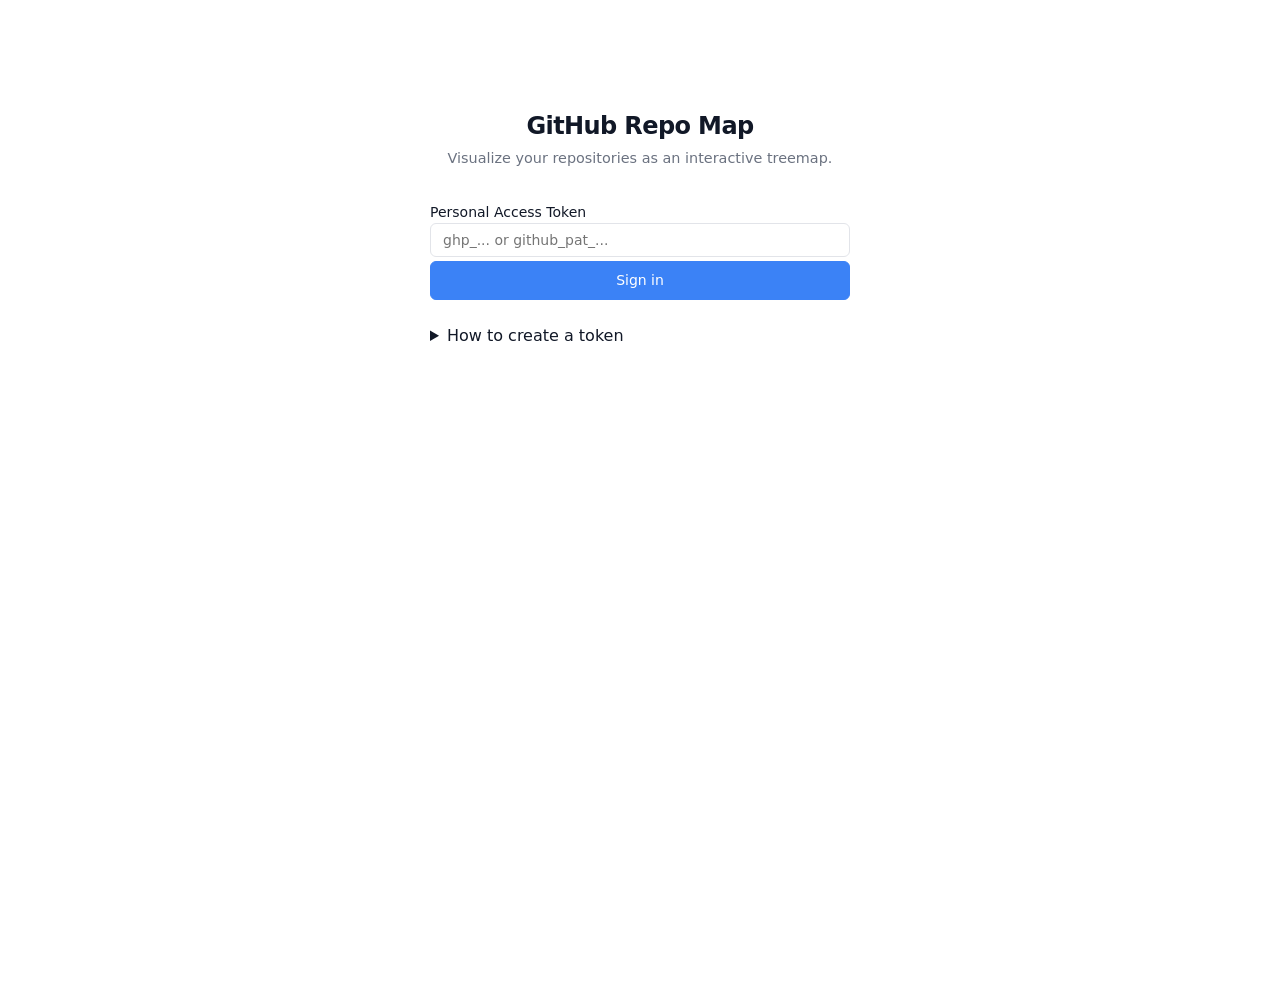
==== repomap.html @ 7762077b "add repomap.html — interactive treemap of GitHub repos Tile area encodes repo disk size; tile color " ====
<!doctype html><html lang="en"><head><meta charset="utf-8"><meta content="width=device-width,initial-scale=1" name="viewport"><meta content="default-src 'self'; script-src 'sha256-3JSOnMdyI+UuDgoDNtP7ErRDp1O9uaCFYNts8ljdy88='; style-src 'sha256-nUyAK633XE2GUEJGujqmRJ/Jz/6FWZnvHSsJVmErRzE=' https://fonts.googleapis.com; font-src https://fonts.gstatic.com; img-src https://avatars.githubusercontent.com https://*.githubusercontent.com data:; connect-src https://api.github.com" http-equiv="Content-Security-Policy"><title>GitHub Repo Map</title><link href="https://api.github.com" rel="preconnect"><link href="https://fonts.googleapis.com" rel="preconnect"><link href="https://fonts.gstatic.com" rel="preconnect" crossorigin><link href="https://fonts.googleapis.com/css2?family=Inter:wght@400;500;600&display=swap" rel="stylesheet"><style>*,::after,::before{box-sizing:border-box}body{margin:0;line-height:1.5}.container{max-width:1200px;margin:0 auto;padding:0 1rem}h1,h2,ol,p,ul{margin-top:0;margin-bottom:1rem}h1{font-size:2rem;font-weight:700}h2{font-size:1.25rem;font-weight:600}a{color:var(--accent-text)}a:hover{text-decoration:underline}hr{border:none;border-top:1px solid var(--border);margin:1rem 0}small{font-size:.8em}code{font-size:.85em;background:var(--surface-2);padding:.15em .4em;border-radius:4px;font-family:ui-monospace,'SF Mono','Cascadia Code',monospace}label{display:block;margin-bottom:.25rem;font-size:.875rem;font-weight:500;color:var(--text-primary)}input[type=password],input[type=text]{width:100%;padding:.5rem .75rem;font-size:.875rem;font-family:inherit;border:1px solid var(--border);border-radius:6px;background:var(--surface-0);color:var(--text-primary);outline:0;transition:border-color .15s ease}input[type=password]:focus,input[type=text]:focus{border-color:var(--accent)}input[type=checkbox]{accent-color:var(--accent)}button{display:inline-block;padding:.5rem 1rem;font-size:.875rem;font-weight:500;font-family:inherit;border:1px solid var(--accent);border-radius:6px;background:var(--accent);color:#fff;cursor:pointer;transition:opacity .15s ease;line-height:1.5;width:100%}button:hover{opacity:.85}button:disabled,button[aria-busy=true]{opacity:.5;cursor:not-allowed}button.contrast{background:var(--text-primary);border-color:var(--text-primary);color:var(--surface-0)}button.outline,button.secondary.outline{background:0 0;color:var(--text-secondary);border-color:var(--border)}button.outline:hover,button.secondary.outline:hover{background:var(--surface-2);color:var(--text-primary)}details{margin-bottom:1rem}summary{cursor:pointer;font-weight:500;padding:.5rem 0}details[open] summary{margin-bottom:.5rem}:root{--font-size:14px;--gap:1rem;--radius:10px;--surface-0:#ffffff;--surface-1:#f8f9fb;--surface-2:#f0f1f4;--border:#e2e4e9;--text-primary:#111827;--text-secondary:#6b7280;--text-tertiary:#9ca3af;--accent:#3b82f6;--accent-subtle:rgba(59, 130, 246, 0.08);--accent-text:#2563eb;--danger:#ef4444;--shadow-sm:0 1px 2px rgba(0,0,0,0.04);--shadow-md:0 2px 8px rgba(0,0,0,0.06),0 0 0 1px rgba(0,0,0,0.04)}@media (prefers-color-scheme:dark){:root{--surface-0:#0d1117;--surface-1:#151b23;--surface-2:#1c2430;--border:#2a3140;--text-primary:#e6edf3;--text-secondary:#8b949e;--text-tertiary:#6e7681;--accent:#58a6ff;--accent-subtle:rgba(88, 166, 255, 0.08);--accent-text:#79c0ff;--danger:#f85149;--shadow-sm:0 1px 2px rgba(0,0,0,0.2);--shadow-md:0 2px 8px rgba(0,0,0,0.3),0 0 0 1px rgba(255,255,255,0.04)}}html{font-size:16px!important}body{min-height:100vh;font-family:Inter,system-ui,-apple-system,sans-serif;background:var(--surface-0);color:var(--text-primary);-webkit-font-smoothing:antialiased}#auth-screen,#dashboard{display:none}#auth-screen.active,#dashboard.active{display:block}.auth-container{max-width:420px;margin:12vh auto 0;text-align:center}.auth-container h1{margin-bottom:.25rem;font-size:1.5rem;font-weight:600;letter-spacing:-.025em}.auth-container .subtitle{color:var(--text-secondary);margin-bottom:2rem;font-size:.9rem}.pat-form{text-align:left}.scope-list{font-size:.8rem;color:var(--text-secondary)}.scope-list code{font-size:.75rem;background:var(--surface-2);padding:.15em .4em;border-radius:4px}.dash-header{display:flex;align-items:center;justify-content:space-between;padding:1.25rem 0;border-bottom:1px solid var(--border);margin-bottom:1.25rem}.dash-header .user-info{display:flex;align-items:center;gap:.625rem}.dash-header .user-info img{width:32px;height:32px;border-radius:8px}.dash-header .user-info span{font-weight:600;font-size:.875rem;letter-spacing:-.01em}.dash-header .outline,.dash-header button{margin:0;padding:.35rem .75rem;font-size:.75rem;font-weight:500;width:auto;border-radius:6px;border:1px solid var(--border);background:var(--surface-1);color:var(--text-secondary);cursor:pointer;transition:all .15s ease}.dash-header button:hover{background:var(--surface-2);color:var(--text-primary);border-color:var(--text-tertiary)}.rate-limit-banner{display:none;background:rgba(239,68,68,.1);color:var(--danger);padding:.5rem .75rem;border-radius:8px;border:1px solid rgba(239,68,68,.2);margin-bottom:1rem;font-size:.8rem;font-weight:500}.rate-limit-banner.visible{display:block}.settings-bar{display:flex;flex-wrap:wrap;gap:.25rem;margin-bottom:.75rem;padding:.25rem;background:var(--surface-1);border-radius:var(--radius);border:1px solid var(--border);justify-content:space-between;align-items:center}.settings-bar label{display:flex;align-items:center;gap:.35rem;font-size:.78rem;font-weight:500;color:var(--text-secondary);margin:0;cursor:pointer;white-space:nowrap;padding:.4rem .65rem;border-radius:6px;transition:all .15s ease}.settings-bar label:hover{background:var(--surface-2);color:var(--text-primary)}.settings-bar input[type=checkbox]{margin:0}.spinner{display:flex;justify-content:center;padding:2rem}.spinner::after{content:'';width:18px;height:18px;border:2px solid var(--border);border-top-color:var(--accent);border-radius:50%;animation:spin .6s linear infinite}@keyframes spin{to{transform:rotate(360deg)}}.empty-state,.error-state{padding:2rem 1rem;text-align:center;color:var(--text-tertiary);font-size:.8rem}.error-state{color:var(--danger)}.error-state button{margin-top:.5rem;font-size:.7rem;width:auto;display:inline-block}.auth-error{display:none;color:var(--danger);font-size:.8rem;margin-top:.5rem}.auth-error.visible{display:block}#device-flow-section{display:none;margin-bottom:1.5rem}.device-flow-info{display:none;margin-top:1rem;text-align:center}.device-flow-info.active{display:block}.user-code{font-size:1.75rem;font-weight:700;letter-spacing:.2em;font-family:ui-monospace,'SF Mono','Cascadia Code',monospace;margin:.5rem 0;color:var(--text-primary)}.nav-link{font-size:.75rem;font-weight:500;color:var(--text-secondary);text-decoration:none;padding:.35rem .75rem;border-radius:6px;border:1px solid var(--border);background:var(--surface-1);transition:all .15s ease;white-space:nowrap}.nav-link:hover{background:var(--surface-2);color:var(--text-primary);text-decoration:none}.header-actions{display:flex;gap:.5rem;align-items:center}.text-sm-muted{font-size:.85rem;color:var(--text-secondary)}.token-details{margin-top:1rem}.mb-half{margin-bottom:.5rem}.text-xs-italic{font-size:.8rem}.metric-toggle{display:flex;gap:2px;background:var(--surface-2);border-radius:7px;padding:2px;flex-shrink:0}.metric-btn{padding:.3rem .9rem;font-size:.78rem;font-weight:500;width:auto;border:none;border-radius:5px;background:0 0;color:var(--text-secondary);cursor:pointer;transition:all .15s ease;opacity:1}.metric-btn:hover{background:var(--surface-1);color:var(--text-primary);opacity:1}.metric-btn.active{background:var(--surface-0);color:var(--text-primary);box-shadow:var(--shadow-sm)}.repomap-filters{display:flex;align-items:center;gap:.1rem;flex-shrink:0}.repo-count{font-size:.75rem;color:var(--text-tertiary);margin-bottom:.5rem;text-align:right}.repomap-treemap{position:relative;width:100%;height:calc(100vh - 260px);min-height:400px;border-radius:var(--radius);overflow:hidden;background:var(--surface-1);border:1px solid var(--border)}.repomap-treemap .spinner{position:absolute;inset:0;padding:0;align-items:center;justify-content:center}.repomap-tile{position:absolute;box-sizing:border-box;border:1px solid rgba(0,0,0,.07);cursor:pointer;overflow:hidden;display:flex;flex-direction:column;padding:4px 5px;transition:filter .1s ease}@media (prefers-color-scheme:dark){.repomap-tile{border-color:rgba(255,255,255,.05)}}.repomap-tile:hover{filter:brightness(1.12);z-index:2}.tile-name{font-size:.68rem;font-weight:600;white-space:nowrap;overflow:hidden;text-overflow:ellipsis;flex-shrink:0;line-height:1.3}.tile-metric{font-size:.58rem;opacity:.75;white-space:nowrap;overflow:hidden;text-overflow:ellipsis;line-height:1.3}.tile-lang-dot{position:absolute;bottom:3px;right:3px;width:7px;height:7px;border-radius:50%}.repomap-tooltip{position:fixed;z-index:100;background:var(--surface-0);border:1px solid var(--border);border-radius:var(--radius);box-shadow:var(--shadow-md);padding:.75rem;max-width:280px;pointer-events:none;font-size:.8rem;line-height:1.5}.tooltip-title{display:flex;align-items:center;gap:.4rem;margin-bottom:.3rem;flex-wrap:wrap}.tooltip-name{font-weight:600;font-size:.82rem;word-break:break-all}.tooltip-badge{font-size:.6rem;font-weight:600;padding:.1em .4em;border-radius:4px;background:var(--accent-subtle);color:var(--accent-text);flex-shrink:0}.tooltip-badge-muted{background:var(--surface-2);color:var(--text-tertiary)}.tooltip-desc{font-size:.75rem;color:var(--text-secondary);margin:0 0 .5rem;line-height:1.4}.tooltip-meta{border-top:1px solid var(--border);padding-top:.4rem;margin-top:.1rem}.tooltip-meta p{margin:0;color:var(--text-secondary);font-size:.72rem;line-height:1.7}.tooltip-meta strong{color:var(--text-primary);font-weight:500}</style></head><body><main class="container"><div id="auth-screen"><div class="auth-container"><h1>GitHub Repo Map</h1><p class="subtitle">Visualize your repositories as an interactive treemap.</p><div id="device-flow-section"><button id="device-flow-btn" class="contrast">Sign in with GitHub</button><div class="device-flow-info" id="device-flow-info"><p>Go to <a href="https://github.com/login/device" rel="noopener" target="_blank">github.com/login/device</a> and enter this code:</p><div class="user-code" id="user-code"></div><p><small>Waiting for authorization...</small></p></div><hr><p class="text-sm-muted">Or use a Personal Access Token:</p></div><form class="pat-form" onsubmit="return!1"><label for="pat-input">Personal Access Token <input autocomplete="off" id="pat-input" placeholder="ghp_... or github_pat_..." type="password"></label><div class="auth-error" id="auth-error"></div><button id="pat-submit">Sign in</button><details class="token-details"><summary>How to create a token</summary><div class="scope-list"><p class="mb-half"><strong>Fine-grained token</strong> (recommended):</p><ol><li>Go to <a href="https://github.com/settings/tokens?type=beta" rel="noopener" target="_blank">Fine-grained tokens</a></li><li>Select repositories: <strong>All repositories</strong></li><li>Under <strong>Repository permissions</strong>, grant <code>Metadata</code> — Read-only</li><li>Click <strong>Generate token</strong> and paste it above</li></ol><p class="mb-half"><strong>Classic token</strong>:</p><ol><li>Go to <a href="https://github.com/settings/tokens/new" rel="noopener" target="_blank">New classic token</a></li><li>Select scope: <code>read:user</code> (add <code>repo</code> for private repos)</li><li>Click <strong>Generate token</strong> and paste it above</li></ol></div></details></form></div></div><div id="dashboard"><div class="dash-header"><div class="user-info"><img alt="" id="user-avatar" src=""> <span id="user-name"></span></div><div class="header-actions"><a href="index.html" class="nav-link">← Dashboard</a> <button id="refresh-all-btn" class="outline">Refresh</button> <button id="sign-out-btn" class="outline secondary">Sign out</button></div></div><div class="rate-limit-banner" id="rate-limit-banner"></div><div class="settings-bar" id="settings-bar"></div><p class="repo-count" id="repo-count"></p><div class="repomap-treemap" id="repomap-treemap"></div><div class="repomap-tooltip" id="repomap-tooltip" hidden></div></div></main><script>(()=>{"use strict";const e="",t="",n="read:user",o=3e5,a=()=>localStorage.getItem("gh-token")||sessionStorage.getItem("gh-token"),i=e=>{(e=>e.startsWith("ghp_")||e.startsWith("gho_"))(e)?(sessionStorage.setItem("gh-token",e),localStorage.removeItem("gh-token")):(localStorage.setItem("gh-token",e),sessionStorage.removeItem("gh-token"))},r=()=>{localStorage.removeItem("gh-token"),localStorage.removeItem("gh-user"),sessionStorage.removeItem("gh-token"),sessionStorage.removeItem("gh-user")};let s=null,c=null;const d={};async function l(e,t={}){const n=a();if(!n)throw new Error("No token");const o={Authorization:`Bearer ${n}`,Accept:"application/vnd.github+json","X-GitHub-Api-Version":"2022-11-28",...t.headers},i=d[e];i&&!t.method&&(o["If-None-Match"]=i.etag);const l=await fetch("https://api.github.com"+e,{...t,headers:o}),m=l.headers.get("X-RateLimit-Remaining"),u=l.headers.get("X-RateLimit-Reset");if(null!==m&&(s=parseInt(m,10)),null!==u&&(c=parseInt(u,10)),function(){const e=document.getElementById("rate-limit-banner");if(null!==s&&s<10){const t=new Date(1e3*c);e.textContent=`API rate limit low (${s} remaining). Resets at ${t.toLocaleTimeString()}.`,e.classList.add("visible")}else e.classList.remove("visible")}(),304===l.status&&i)return i.data;if(401===l.status)throw r(),P("auth","Session expired. Please sign in again."),new Error("Unauthorized");if(403===l.status&&0===s)throw new Error("Rate limited");if(!l.ok)throw new Error(`API error ${l.status}`);const p=await l.json(),g=l.headers.get("ETag");return g&&!t.method&&(d[e]={etag:g,data:p}),p}async function m(){let e=[],t=1;for(;;){const n=`/user/repos?per_page=100&type=owner&sort=updated&page=${t}`,o=await l(n);if(!Array.isArray(o)||0===o.length)break;if(e=e.concat(o),D(e.length,!0),o.length<100)break;t++}return e}function u(e){const t=Math.floor((Date.now()-new Date(e).getTime())/1e3);if(t<60)return"just now";const n=Math.floor(t/60);if(n<60)return`${n}m ago`;const o=Math.floor(n/60);if(o<24)return`${o}h ago`;const a=Math.floor(o/24);return a<30?`${a}d ago`:new Date(e).toLocaleDateString()}const p=[240,241,244],g=[59,130,246],h=[28,36,48],f=[88,166,255];let y=window.matchMedia("(prefers-color-scheme: dark)").matches;function v(e){const t=y?h:p,n=y?f:g;return[0,1,2].map(o=>Math.round(t[o]+(n[o]-t[o])*e))}function E(e){return`rgb(${e[0]},${e[1]},${e[2]})`}function b(e){return(.299*e[0]+.587*e[1]+.114*e[2])/255>.45?"#111827":"#e6edf3"}function w(e){const t=(Date.now()-new Date(e))/864e5;return Math.max(0,1-Math.log1p(t)/Math.log1p(365))}function C(e,t){if(t.length<=1)return.5;return t.filter(t=>t<e).length/(t.length-1)}window.matchMedia("(prefers-color-scheme: dark)").addEventListener("change",e=>{y=e.matches,_.length&&M()});const I={JavaScript:"#f1e05a",TypeScript:"#3178c6",Python:"#3572a5",Java:"#b07219",Go:"#00add8",Rust:"#dea584","C#":"#178600","C++":"#f34b7d",C:"#555555",Ruby:"#701516",PHP:"#4f5d95",Swift:"#f05138",Kotlin:"#a97bff",Shell:"#89e051",HTML:"#e34c26",CSS:"#563d7c",Vue:"#41b883",Dart:"#00b4ab",R:"#198ce7",Scala:"#c22d40",Elixir:"#6e4a7e",Haskell:"#5e5086",Lua:"#000080",MATLAB:"#e16737"};function k(e,t,n,o,a){if(!e.length)return[];if(1===e.length)return[{x:t,y:n,w:o,h:a,repo:e[0]}];const i=e.reduce((e,t)=>e+t._layoutVal,0);let r=0,s=e.length-1;for(let t=0;t<e.length-1;t++)if(r+=e[t]._layoutVal,r>=i/2){s=t+1;break}const c=e.slice(0,s),d=e.slice(s),l=c.reduce((e,t)=>e+t._layoutVal,0)/i;if(o>=a){const e=Math.round(o*l);return[...k(c,t,n,e,a),...k(d,t+e,n,o-e,a)]}{const e=Math.round(a*l);return[...k(c,t,n,o,e),...k(d,t,n+e,o,a-e)]}}function L(e){if(0===e)return"0 KB";if(e<1024)return`${e} KB`;const t=e/1024;return t<1024?`${t.toFixed(t<10?1:0)} MB`:`${(t/1024).toFixed(1)} GB`}function x(){try{return JSON.parse(localStorage.getItem("gh-repomap-prefs"))||{}}catch{return{}}}function S(e){localStorage.setItem("gh-repomap-prefs",JSON.stringify(e))}let B,_=[],N=localStorage.getItem("gh-repomap-metric")||"activity";function T(){const e=x();return _.filter(t=>!(t.archived&&!e.includeArchived)&&!(t.fork&&!e.includeForks))}function M(){const e=document.getElementById("repomap-treemap"),t=T();if(!t.length){e.innerHTML="";const t=document.createElement("div");return t.className="empty-state",t.textContent="No repos to display.",e.appendChild(t),void D(_.length,!1)}const n=e.clientWidth,o=e.clientHeight;if(n<2||o<2)return;const a=t.map(e=>({...e,_layoutVal:Math.max(e.size,1)}));a.sort((e,t)=>t._layoutVal-e._layoutVal);const i=t.map(e=>e.size),r=k(a,0,0,n,o),s=document.createDocumentFragment();for(const e of r){if(e.w<2||e.h<2)continue;const t=e.repo,n=v("activity"===N?w(t.pushed_at):C(t.size,i)),o=E(n),a=b(n),r=document.createElement("div");if(r.className="repomap-tile",r.style.left=e.x+"px",r.style.top=e.y+"px",r.style.width=e.w+"px",r.style.height=e.h+"px",r.style.background=o,r.style.color=a,e.w>44&&e.h>22){const e=document.createElement("span");e.className="tile-name",e.textContent=t.name,r.appendChild(e)}if(e.w>60&&e.h>38){const e=document.createElement("span");if(e.className="tile-metric","activity"===N){const n=Math.floor((Date.now()-new Date(t.pushed_at))/864e5);e.textContent=0===n?"today":`${n}d ago`}else e.textContent=L(t.size);r.appendChild(e)}if(t.language&&I[t.language]&&e.w>18&&e.h>18){const e=document.createElement("span");e.className="tile-lang-dot",e.style.background=I[t.language],r.appendChild(e)}r.addEventListener("mouseenter",$.bind(null,t)),r.addEventListener("mousemove",A),r.addEventListener("mouseleave",H),r.addEventListener("click",()=>window.open(t.html_url,"_blank","noopener")),s.appendChild(r)}e.innerHTML="",e.appendChild(s),D(_.length,!1)}function $(e,t){const n=document.getElementById("repomap-tooltip");n.innerHTML="";const o=document.createElement("div");o.className="tooltip-title";const a=document.createElement("span");if(a.className="tooltip-name",a.textContent=e.full_name,o.appendChild(a),e.private){const e=document.createElement("span");e.className="tooltip-badge",e.textContent="private",o.appendChild(e)}if(e.archived){const e=document.createElement("span");e.className="tooltip-badge tooltip-badge-muted",e.textContent="archived",o.appendChild(e)}if(e.fork){const e=document.createElement("span");e.className="tooltip-badge tooltip-badge-muted",e.textContent="fork",o.appendChild(e)}if(n.appendChild(o),e.description){const t=document.createElement("p");t.className="tooltip-desc",t.textContent=e.description,n.appendChild(t)}const i=document.createElement("div");i.className="tooltip-meta";const r=[["Pushed",`${u(e.pushed_at)} · ${new Date(e.pushed_at).toLocaleDateString()}`],["Size",L(e.size)]];e.language&&r.push(["Language",e.language]);for(const[e,t]of r){const n=document.createElement("p"),o=document.createElement("strong");o.textContent=e+": ",n.appendChild(o),n.appendChild(document.createTextNode(t)),i.appendChild(n)}n.appendChild(i),n.hidden=!1,A(t)}function A(e){const t=document.getElementById("repomap-tooltip");if(t.hidden)return;const n=t.offsetWidth,o=t.offsetHeight;let a=e.clientX+16,i=e.clientY+16;a+n>window.innerWidth-8&&(a=e.clientX-n-16),i+o>window.innerHeight-8&&(i=e.clientY-o-16),t.style.left=a+"px",t.style.top=i+"px"}function H(){document.getElementById("repomap-tooltip").hidden=!0}function D(e,t){const n=document.getElementById("repo-count");if(n)if(t)n.textContent=`Loading… (${e} repos so far)`;else{const t=T().length;n.textContent=t===e?`${e} repos`:`${t} of ${e} repos`}}function P(e,t){if(document.getElementById("auth-screen").classList.toggle("active","auth"===e),document.getElementById("dashboard").classList.toggle("active","dashboard"===e),t){const e=document.getElementById("auth-error");e.textContent=t,e.classList.add("visible")}}async function z(){const e=await async function(){const e=sessionStorage.getItem("gh-user");if(e)return JSON.parse(e);const t=await l("/user");return sessionStorage.setItem("gh-user",JSON.stringify({login:t.login,avatar_url:t.avatar_url,name:t.name})),t}();document.getElementById("user-avatar").src=e.avatar_url,document.getElementById("user-name").textContent=e.name||e.login,P("dashboard"),function(){const e=document.getElementById("settings-bar"),t=x();e.innerHTML="";const n=document.createElement("div");n.className="metric-toggle";for(const[e,t]of[["activity","Activity"],["size","Size"]]){const o=document.createElement("button");o.className="metric-btn"+(N===e?" active":""),o.textContent=t,o.dataset.metric=e,o.addEventListener("click",()=>{N!==e&&(N=e,localStorage.setItem("gh-repomap-metric",e),n.querySelectorAll(".metric-btn").forEach(t=>{t.classList.toggle("active",t.dataset.metric===e)}),M())}),n.appendChild(o)}e.appendChild(n);const o=document.createElement("div");o.className="repomap-filters";for(const[e,n]of[["includeArchived","Archived"],["includeForks","Forks"]]){const a=document.createElement("label"),i=document.createElement("input");i.type="checkbox",i.checked=!!t[e],i.addEventListener("change",()=>{const t=x();t[e]=i.checked,S(t),M()}),a.appendChild(i),a.appendChild(document.createTextNode(" "+n)),o.appendChild(a)}e.appendChild(o)}();const t=document.getElementById("repomap-treemap");t.innerHTML="";const n=document.createElement("div");n.className="spinner",t.appendChild(n),document.getElementById("repo-count").textContent="Loading repos…";try{_=await m(),M()}catch(e){if("Unauthorized"===e.message)return;t.innerHTML="";const n=document.createElement("div");n.className="error-state",n.textContent=e.message;const o=document.createElement("button");o.textContent="Retry",o.addEventListener("click",z),n.appendChild(o),t.appendChild(n)}}window.addEventListener("resize",()=>{clearTimeout(B),B=setTimeout(()=>{_.length&&M()},150)}),document.getElementById("sign-out-btn").addEventListener("click",()=>{r(),_=[],P("auth"),document.getElementById("pat-input").value="",document.getElementById("auth-error").classList.remove("visible")}),document.getElementById("refresh-all-btn").addEventListener("click",async()=>{if(!a())return;const e=document.getElementById("repomap-treemap");e.innerHTML="";const t=document.createElement("div");t.className="spinner",e.appendChild(t),document.getElementById("repo-count").textContent="Loading repos…";try{_=await m(),M()}catch(t){if("Unauthorized"!==t.message){e.innerHTML="";const n=document.createElement("div");n.className="error-state",n.textContent=t.message,e.appendChild(n)}}}),setInterval(async()=>{if(a()&&_.length)try{const e=await m();_=e,M()}catch{}},o),function(){const e=document.getElementById("pat-input"),t=document.getElementById("pat-submit"),n=document.getElementById("auth-error");t.addEventListener("click",async()=>{const o=e.value.trim();if(!o)return n.textContent="Please enter a token.",void n.classList.add("visible");t.setAttribute("aria-busy","true"),t.disabled=!0,n.classList.remove("visible"),i(o);try{sessionStorage.removeItem("gh-user"),await z()}catch(e){r(),n.textContent="Invalid token. Please check and try again.",n.classList.add("visible")}finally{t.removeAttribute("aria-busy"),t.disabled=!1}}),e.addEventListener("keydown",e=>{"Enter"===e.key&&t.click()})}(),function(){if(!e||!t)return;document.getElementById("device-flow-section").style.display="";const o=document.getElementById("device-flow-btn"),a=document.getElementById("device-flow-info"),r=document.getElementById("user-code");o.addEventListener("click",async()=>{o.setAttribute("aria-busy","true"),o.disabled=!0;try{const o=await fetch(`${e}/login/device/code`,{method:"POST",headers:{"Content-Type":"application/json"},body:JSON.stringify({client_id:t,scope:n})}),s=await o.json();r.textContent=s.user_code,a.classList.add("active"),window.open("https://github.com/login/device","_blank"),async function(n,o){const a=async()=>{try{const r=await fetch(`${e}/login/oauth/access_token`,{method:"POST",headers:{"Content-Type":"application/json"},body:JSON.stringify({client_id:t,device_code:n,grant_type:"urn:ietf:params:oauth:grant-type:device_code"})}),s=await r.json();if(s.access_token)return i(s.access_token),void await z();if("slow_down"===s.error)o=s.interval||o+5;else if("expired_token"===s.error||"access_denied"===s.error)return document.getElementById("auth-error").textContent="expired_token"===s.error?"Code expired. Please try again.":"Access denied.",document.getElementById("auth-error").classList.add("visible"),document.getElementById("device-flow-info").classList.remove("active"),document.getElementById("device-flow-btn").removeAttribute("aria-busy"),void(document.getElementById("device-flow-btn").disabled=!1);setTimeout(a,1e3*o)}catch{setTimeout(a,1e3*o)}};setTimeout(a,1e3*o)}(s.device_code,s.interval||5)}catch{const e=document.getElementById("auth-error");e.textContent="Device flow failed. Try using a Personal Access Token.",e.classList.add("visible"),o.removeAttribute("aria-busy"),o.disabled=!1}})}(),a()?z().catch(()=>P("auth","Session expired. Please sign in again.")):P("auth")})()</script></body></html>
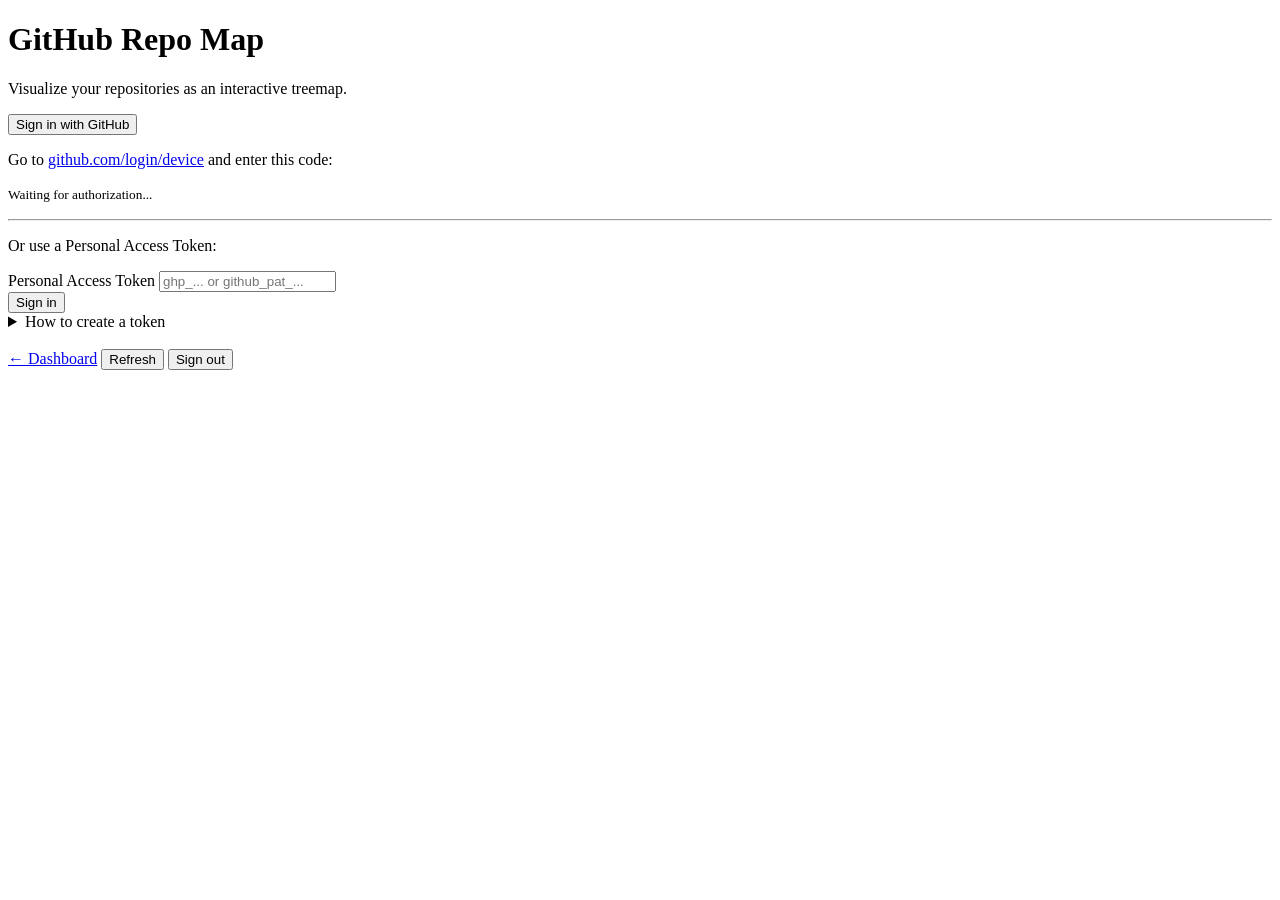
==== commit 42f4a008: "add --remove-attribute-quotes, --remove-optional-tags, --no-include-auto-generated-tags to minifier " ====
--- a/repomap.html
+++ b/repomap.html
@@ -1 +1 @@
-<!doctype html><html lang="en"><head><meta charset="utf-8"><meta content="width=device-width,initial-scale=1" name="viewport"><meta content="default-src 'self'; script-src 'sha256-3JSOnMdyI+UuDgoDNtP7ErRDp1O9uaCFYNts8ljdy88='; style-src 'sha256-nUyAK633XE2GUEJGujqmRJ/Jz/6FWZnvHSsJVmErRzE=' https://fonts.googleapis.com; font-src https://fonts.gstatic.com; img-src https://avatars.githubusercontent.com https://*.githubusercontent.com data:; connect-src https://api.github.com" http-equiv="Content-Security-Policy"><title>GitHub Repo Map</title><link href="https://api.github.com" rel="preconnect"><link href="https://fonts.googleapis.com" rel="preconnect"><link href="https://fonts.gstatic.com" rel="preconnect" crossorigin><link href="https://fonts.googleapis.com/css2?family=Inter:wght@400;500;600&display=swap" rel="stylesheet"><style>*,::after,::before{box-sizing:border-box}body{margin:0;line-height:1.5}.container{max-width:1200px;margin:0 auto;padding:0 1rem}h1,h2,ol,p,ul{margin-top:0;margin-bottom:1rem}h1{font-size:2rem;font-weight:700}h2{font-size:1.25rem;font-weight:600}a{color:var(--accent-text)}a:hover{text-decoration:underline}hr{border:none;border-top:1px solid var(--border);margin:1rem 0}small{font-size:.8em}code{font-size:.85em;background:var(--surface-2);padding:.15em .4em;border-radius:4px;font-family:ui-monospace,'SF Mono','Cascadia Code',monospace}label{display:block;margin-bottom:.25rem;font-size:.875rem;font-weight:500;color:var(--text-primary)}input[type=password],input[type=text]{width:100%;padding:.5rem .75rem;font-size:.875rem;font-family:inherit;border:1px solid var(--border);border-radius:6px;background:var(--surface-0);color:var(--text-primary);outline:0;transition:border-color .15s ease}input[type=password]:focus,input[type=text]:focus{border-color:var(--accent)}input[type=checkbox]{accent-color:var(--accent)}button{display:inline-block;padding:.5rem 1rem;font-size:.875rem;font-weight:500;font-family:inherit;border:1px solid var(--accent);border-radius:6px;background:var(--accent);color:#fff;cursor:pointer;transition:opacity .15s ease;line-height:1.5;width:100%}button:hover{opacity:.85}button:disabled,button[aria-busy=true]{opacity:.5;cursor:not-allowed}button.contrast{background:var(--text-primary);border-color:var(--text-primary);color:var(--surface-0)}button.outline,button.secondary.outline{background:0 0;color:var(--text-secondary);border-color:var(--border)}button.outline:hover,button.secondary.outline:hover{background:var(--surface-2);color:var(--text-primary)}details{margin-bottom:1rem}summary{cursor:pointer;font-weight:500;padding:.5rem 0}details[open] summary{margin-bottom:.5rem}:root{--font-size:14px;--gap:1rem;--radius:10px;--surface-0:#ffffff;--surface-1:#f8f9fb;--surface-2:#f0f1f4;--border:#e2e4e9;--text-primary:#111827;--text-secondary:#6b7280;--text-tertiary:#9ca3af;--accent:#3b82f6;--accent-subtle:rgba(59, 130, 246, 0.08);--accent-text:#2563eb;--danger:#ef4444;--shadow-sm:0 1px 2px rgba(0,0,0,0.04);--shadow-md:0 2px 8px rgba(0,0,0,0.06),0 0 0 1px rgba(0,0,0,0.04)}@media (prefers-color-scheme:dark){:root{--surface-0:#0d1117;--surface-1:#151b23;--surface-2:#1c2430;--border:#2a3140;--text-primary:#e6edf3;--text-secondary:#8b949e;--text-tertiary:#6e7681;--accent:#58a6ff;--accent-subtle:rgba(88, 166, 255, 0.08);--accent-text:#79c0ff;--danger:#f85149;--shadow-sm:0 1px 2px rgba(0,0,0,0.2);--shadow-md:0 2px 8px rgba(0,0,0,0.3),0 0 0 1px rgba(255,255,255,0.04)}}html{font-size:16px!important}body{min-height:100vh;font-family:Inter,system-ui,-apple-system,sans-serif;background:var(--surface-0);color:var(--text-primary);-webkit-font-smoothing:antialiased}#auth-screen,#dashboard{display:none}#auth-screen.active,#dashboard.active{display:block}.auth-container{max-width:420px;margin:12vh auto 0;text-align:center}.auth-container h1{margin-bottom:.25rem;font-size:1.5rem;font-weight:600;letter-spacing:-.025em}.auth-container .subtitle{color:var(--text-secondary);margin-bottom:2rem;font-size:.9rem}.pat-form{text-align:left}.scope-list{font-size:.8rem;color:var(--text-secondary)}.scope-list code{font-size:.75rem;background:var(--surface-2);padding:.15em .4em;border-radius:4px}.dash-header{display:flex;align-items:center;justify-content:space-between;padding:1.25rem 0;border-bottom:1px solid var(--border);margin-bottom:1.25rem}.dash-header .user-info{display:flex;align-items:center;gap:.625rem}.dash-header .user-info img{width:32px;height:32px;border-radius:8px}.dash-header .user-info span{font-weight:600;font-size:.875rem;letter-spacing:-.01em}.dash-header .outline,.dash-header button{margin:0;padding:.35rem .75rem;font-size:.75rem;font-weight:500;width:auto;border-radius:6px;border:1px solid var(--border);background:var(--surface-1);color:var(--text-secondary);cursor:pointer;transition:all .15s ease}.dash-header button:hover{background:var(--surface-2);color:var(--text-primary);border-color:var(--text-tertiary)}.rate-limit-banner{display:none;background:rgba(239,68,68,.1);color:var(--danger);padding:.5rem .75rem;border-radius:8px;border:1px solid rgba(239,68,68,.2);margin-bottom:1rem;font-size:.8rem;font-weight:500}.rate-limit-banner.visible{display:block}.settings-bar{display:flex;flex-wrap:wrap;gap:.25rem;margin-bottom:.75rem;padding:.25rem;background:var(--surface-1);border-radius:var(--radius);border:1px solid var(--border);justify-content:space-between;align-items:center}.settings-bar label{display:flex;align-items:center;gap:.35rem;font-size:.78rem;font-weight:500;color:var(--text-secondary);margin:0;cursor:pointer;white-space:nowrap;padding:.4rem .65rem;border-radius:6px;transition:all .15s ease}.settings-bar label:hover{background:var(--surface-2);color:var(--text-primary)}.settings-bar input[type=checkbox]{margin:0}.spinner{display:flex;justify-content:center;padding:2rem}.spinner::after{content:'';width:18px;height:18px;border:2px solid var(--border);border-top-color:var(--accent);border-radius:50%;animation:spin .6s linear infinite}@keyframes spin{to{transform:rotate(360deg)}}.empty-state,.error-state{padding:2rem 1rem;text-align:center;color:var(--text-tertiary);font-size:.8rem}.error-state{color:var(--danger)}.error-state button{margin-top:.5rem;font-size:.7rem;width:auto;display:inline-block}.auth-error{display:none;color:var(--danger);font-size:.8rem;margin-top:.5rem}.auth-error.visible{display:block}#device-flow-section{display:none;margin-bottom:1.5rem}.device-flow-info{display:none;margin-top:1rem;text-align:center}.device-flow-info.active{display:block}.user-code{font-size:1.75rem;font-weight:700;letter-spacing:.2em;font-family:ui-monospace,'SF Mono','Cascadia Code',monospace;margin:.5rem 0;color:var(--text-primary)}.nav-link{font-size:.75rem;font-weight:500;color:var(--text-secondary);text-decoration:none;padding:.35rem .75rem;border-radius:6px;border:1px solid var(--border);background:var(--surface-1);transition:all .15s ease;white-space:nowrap}.nav-link:hover{background:var(--surface-2);color:var(--text-primary);text-decoration:none}.header-actions{display:flex;gap:.5rem;align-items:center}.text-sm-muted{font-size:.85rem;color:var(--text-secondary)}.token-details{margin-top:1rem}.mb-half{margin-bottom:.5rem}.text-xs-italic{font-size:.8rem}.metric-toggle{display:flex;gap:2px;background:var(--surface-2);border-radius:7px;padding:2px;flex-shrink:0}.metric-btn{padding:.3rem .9rem;font-size:.78rem;font-weight:500;width:auto;border:none;border-radius:5px;background:0 0;color:var(--text-secondary);cursor:pointer;transition:all .15s ease;opacity:1}.metric-btn:hover{background:var(--surface-1);color:var(--text-primary);opacity:1}.metric-btn.active{background:var(--surface-0);color:var(--text-primary);box-shadow:var(--shadow-sm)}.repomap-filters{display:flex;align-items:center;gap:.1rem;flex-shrink:0}.repo-count{font-size:.75rem;color:var(--text-tertiary);margin-bottom:.5rem;text-align:right}.repomap-treemap{position:relative;width:100%;height:calc(100vh - 260px);min-height:400px;border-radius:var(--radius);overflow:hidden;background:var(--surface-1);border:1px solid var(--border)}.repomap-treemap .spinner{position:absolute;inset:0;padding:0;align-items:center;justify-content:center}.repomap-tile{position:absolute;box-sizing:border-box;border:1px solid rgba(0,0,0,.07);cursor:pointer;overflow:hidden;display:flex;flex-direction:column;padding:4px 5px;transition:filter .1s ease}@media (prefers-color-scheme:dark){.repomap-tile{border-color:rgba(255,255,255,.05)}}.repomap-tile:hover{filter:brightness(1.12);z-index:2}.tile-name{font-size:.68rem;font-weight:600;white-space:nowrap;overflow:hidden;text-overflow:ellipsis;flex-shrink:0;line-height:1.3}.tile-metric{font-size:.58rem;opacity:.75;white-space:nowrap;overflow:hidden;text-overflow:ellipsis;line-height:1.3}.tile-lang-dot{position:absolute;bottom:3px;right:3px;width:7px;height:7px;border-radius:50%}.repomap-tooltip{position:fixed;z-index:100;background:var(--surface-0);border:1px solid var(--border);border-radius:var(--radius);box-shadow:var(--shadow-md);padding:.75rem;max-width:280px;pointer-events:none;font-size:.8rem;line-height:1.5}.tooltip-title{display:flex;align-items:center;gap:.4rem;margin-bottom:.3rem;flex-wrap:wrap}.tooltip-name{font-weight:600;font-size:.82rem;word-break:break-all}.tooltip-badge{font-size:.6rem;font-weight:600;padding:.1em .4em;border-radius:4px;background:var(--accent-subtle);color:var(--accent-text);flex-shrink:0}.tooltip-badge-muted{background:var(--surface-2);color:var(--text-tertiary)}.tooltip-desc{font-size:.75rem;color:var(--text-secondary);margin:0 0 .5rem;line-height:1.4}.tooltip-meta{border-top:1px solid var(--border);padding-top:.4rem;margin-top:.1rem}.tooltip-meta p{margin:0;color:var(--text-secondary);font-size:.72rem;line-height:1.7}.tooltip-meta strong{color:var(--text-primary);font-weight:500}</style></head><body><main class="container"><div id="auth-screen"><div class="auth-container"><h1>GitHub Repo Map</h1><p class="subtitle">Visualize your repositories as an interactive treemap.</p><div id="device-flow-section"><button id="device-flow-btn" class="contrast">Sign in with GitHub</button><div class="device-flow-info" id="device-flow-info"><p>Go to <a href="https://github.com/login/device" rel="noopener" target="_blank">github.com/login/device</a> and enter this code:</p><div class="user-code" id="user-code"></div><p><small>Waiting for authorization...</small></p></div><hr><p class="text-sm-muted">Or use a Personal Access Token:</p></div><form class="pat-form" onsubmit="return!1"><label for="pat-input">Personal Access Token <input autocomplete="off" id="pat-input" placeholder="ghp_... or github_pat_..." type="password"></label><div class="auth-error" id="auth-error"></div><button id="pat-submit">Sign in</button><details class="token-details"><summary>How to create a token</summary><div class="scope-list"><p class="mb-half"><strong>Fine-grained token</strong> (recommended):</p><ol><li>Go to <a href="https://github.com/settings/tokens?type=beta" rel="noopener" target="_blank">Fine-grained tokens</a></li><li>Select repositories: <strong>All repositories</strong></li><li>Under <strong>Repository permissions</strong>, grant <code>Metadata</code> — Read-only</li><li>Click <strong>Generate token</strong> and paste it above</li></ol><p class="mb-half"><strong>Classic token</strong>:</p><ol><li>Go to <a href="https://github.com/settings/tokens/new" rel="noopener" target="_blank">New classic token</a></li><li>Select scope: <code>read:user</code> (add <code>repo</code> for private repos)</li><li>Click <strong>Generate token</strong> and paste it above</li></ol></div></details></form></div></div><div id="dashboard"><div class="dash-header"><div class="user-info"><img alt="" id="user-avatar" src=""> <span id="user-name"></span></div><div class="header-actions"><a href="index.html" class="nav-link">← Dashboard</a> <button id="refresh-all-btn" class="outline">Refresh</button> <button id="sign-out-btn" class="outline secondary">Sign out</button></div></div><div class="rate-limit-banner" id="rate-limit-banner"></div><div class="settings-bar" id="settings-bar"></div><p class="repo-count" id="repo-count"></p><div class="repomap-treemap" id="repomap-treemap"></div><div class="repomap-tooltip" id="repomap-tooltip" hidden></div></div></main><script>(()=>{"use strict";const e="",t="",n="read:user",o=3e5,a=()=>localStorage.getItem("gh-token")||sessionStorage.getItem("gh-token"),i=e=>{(e=>e.startsWith("ghp_")||e.startsWith("gho_"))(e)?(sessionStorage.setItem("gh-token",e),localStorage.removeItem("gh-token")):(localStorage.setItem("gh-token",e),sessionStorage.removeItem("gh-token"))},r=()=>{localStorage.removeItem("gh-token"),localStorage.removeItem("gh-user"),sessionStorage.removeItem("gh-token"),sessionStorage.removeItem("gh-user")};let s=null,c=null;const d={};async function l(e,t={}){const n=a();if(!n)throw new Error("No token");const o={Authorization:`Bearer ${n}`,Accept:"application/vnd.github+json","X-GitHub-Api-Version":"2022-11-28",...t.headers},i=d[e];i&&!t.method&&(o["If-None-Match"]=i.etag);const l=await fetch("https://api.github.com"+e,{...t,headers:o}),m=l.headers.get("X-RateLimit-Remaining"),u=l.headers.get("X-RateLimit-Reset");if(null!==m&&(s=parseInt(m,10)),null!==u&&(c=parseInt(u,10)),function(){const e=document.getElementById("rate-limit-banner");if(null!==s&&s<10){const t=new Date(1e3*c);e.textContent=`API rate limit low (${s} remaining). Resets at ${t.toLocaleTimeString()}.`,e.classList.add("visible")}else e.classList.remove("visible")}(),304===l.status&&i)return i.data;if(401===l.status)throw r(),P("auth","Session expired. Please sign in again."),new Error("Unauthorized");if(403===l.status&&0===s)throw new Error("Rate limited");if(!l.ok)throw new Error(`API error ${l.status}`);const p=await l.json(),g=l.headers.get("ETag");return g&&!t.method&&(d[e]={etag:g,data:p}),p}async function m(){let e=[],t=1;for(;;){const n=`/user/repos?per_page=100&type=owner&sort=updated&page=${t}`,o=await l(n);if(!Array.isArray(o)||0===o.length)break;if(e=e.concat(o),D(e.length,!0),o.length<100)break;t++}return e}function u(e){const t=Math.floor((Date.now()-new Date(e).getTime())/1e3);if(t<60)return"just now";const n=Math.floor(t/60);if(n<60)return`${n}m ago`;const o=Math.floor(n/60);if(o<24)return`${o}h ago`;const a=Math.floor(o/24);return a<30?`${a}d ago`:new Date(e).toLocaleDateString()}const p=[240,241,244],g=[59,130,246],h=[28,36,48],f=[88,166,255];let y=window.matchMedia("(prefers-color-scheme: dark)").matches;function v(e){const t=y?h:p,n=y?f:g;return[0,1,2].map(o=>Math.round(t[o]+(n[o]-t[o])*e))}function E(e){return`rgb(${e[0]},${e[1]},${e[2]})`}function b(e){return(.299*e[0]+.587*e[1]+.114*e[2])/255>.45?"#111827":"#e6edf3"}function w(e){const t=(Date.now()-new Date(e))/864e5;return Math.max(0,1-Math.log1p(t)/Math.log1p(365))}function C(e,t){if(t.length<=1)return.5;return t.filter(t=>t<e).length/(t.length-1)}window.matchMedia("(prefers-color-scheme: dark)").addEventListener("change",e=>{y=e.matches,_.length&&M()});const I={JavaScript:"#f1e05a",TypeScript:"#3178c6",Python:"#3572a5",Java:"#b07219",Go:"#00add8",Rust:"#dea584","C#":"#178600","C++":"#f34b7d",C:"#555555",Ruby:"#701516",PHP:"#4f5d95",Swift:"#f05138",Kotlin:"#a97bff",Shell:"#89e051",HTML:"#e34c26",CSS:"#563d7c",Vue:"#41b883",Dart:"#00b4ab",R:"#198ce7",Scala:"#c22d40",Elixir:"#6e4a7e",Haskell:"#5e5086",Lua:"#000080",MATLAB:"#e16737"};function k(e,t,n,o,a){if(!e.length)return[];if(1===e.length)return[{x:t,y:n,w:o,h:a,repo:e[0]}];const i=e.reduce((e,t)=>e+t._layoutVal,0);let r=0,s=e.length-1;for(let t=0;t<e.length-1;t++)if(r+=e[t]._layoutVal,r>=i/2){s=t+1;break}const c=e.slice(0,s),d=e.slice(s),l=c.reduce((e,t)=>e+t._layoutVal,0)/i;if(o>=a){const e=Math.round(o*l);return[...k(c,t,n,e,a),...k(d,t+e,n,o-e,a)]}{const e=Math.round(a*l);return[...k(c,t,n,o,e),...k(d,t,n+e,o,a-e)]}}function L(e){if(0===e)return"0 KB";if(e<1024)return`${e} KB`;const t=e/1024;return t<1024?`${t.toFixed(t<10?1:0)} MB`:`${(t/1024).toFixed(1)} GB`}function x(){try{return JSON.parse(localStorage.getItem("gh-repomap-prefs"))||{}}catch{return{}}}function S(e){localStorage.setItem("gh-repomap-prefs",JSON.stringify(e))}let B,_=[],N=localStorage.getItem("gh-repomap-metric")||"activity";function T(){const e=x();return _.filter(t=>!(t.archived&&!e.includeArchived)&&!(t.fork&&!e.includeForks))}function M(){const e=document.getElementById("repomap-treemap"),t=T();if(!t.length){e.innerHTML="";const t=document.createElement("div");return t.className="empty-state",t.textContent="No repos to display.",e.appendChild(t),void D(_.length,!1)}const n=e.clientWidth,o=e.clientHeight;if(n<2||o<2)return;const a=t.map(e=>({...e,_layoutVal:Math.max(e.size,1)}));a.sort((e,t)=>t._layoutVal-e._layoutVal);const i=t.map(e=>e.size),r=k(a,0,0,n,o),s=document.createDocumentFragment();for(const e of r){if(e.w<2||e.h<2)continue;const t=e.repo,n=v("activity"===N?w(t.pushed_at):C(t.size,i)),o=E(n),a=b(n),r=document.createElement("div");if(r.className="repomap-tile",r.style.left=e.x+"px",r.style.top=e.y+"px",r.style.width=e.w+"px",r.style.height=e.h+"px",r.style.background=o,r.style.color=a,e.w>44&&e.h>22){const e=document.createElement("span");e.className="tile-name",e.textContent=t.name,r.appendChild(e)}if(e.w>60&&e.h>38){const e=document.createElement("span");if(e.className="tile-metric","activity"===N){const n=Math.floor((Date.now()-new Date(t.pushed_at))/864e5);e.textContent=0===n?"today":`${n}d ago`}else e.textContent=L(t.size);r.appendChild(e)}if(t.language&&I[t.language]&&e.w>18&&e.h>18){const e=document.createElement("span");e.className="tile-lang-dot",e.style.background=I[t.language],r.appendChild(e)}r.addEventListener("mouseenter",$.bind(null,t)),r.addEventListener("mousemove",A),r.addEventListener("mouseleave",H),r.addEventListener("click",()=>window.open(t.html_url,"_blank","noopener")),s.appendChild(r)}e.innerHTML="",e.appendChild(s),D(_.length,!1)}function $(e,t){const n=document.getElementById("repomap-tooltip");n.innerHTML="";const o=document.createElement("div");o.className="tooltip-title";const a=document.createElement("span");if(a.className="tooltip-name",a.textContent=e.full_name,o.appendChild(a),e.private){const e=document.createElement("span");e.className="tooltip-badge",e.textContent="private",o.appendChild(e)}if(e.archived){const e=document.createElement("span");e.className="tooltip-badge tooltip-badge-muted",e.textContent="archived",o.appendChild(e)}if(e.fork){const e=document.createElement("span");e.className="tooltip-badge tooltip-badge-muted",e.textContent="fork",o.appendChild(e)}if(n.appendChild(o),e.description){const t=document.createElement("p");t.className="tooltip-desc",t.textContent=e.description,n.appendChild(t)}const i=document.createElement("div");i.className="tooltip-meta";const r=[["Pushed",`${u(e.pushed_at)} · ${new Date(e.pushed_at).toLocaleDateString()}`],["Size",L(e.size)]];e.language&&r.push(["Language",e.language]);for(const[e,t]of r){const n=document.createElement("p"),o=document.createElement("strong");o.textContent=e+": ",n.appendChild(o),n.appendChild(document.createTextNode(t)),i.appendChild(n)}n.appendChild(i),n.hidden=!1,A(t)}function A(e){const t=document.getElementById("repomap-tooltip");if(t.hidden)return;const n=t.offsetWidth,o=t.offsetHeight;let a=e.clientX+16,i=e.clientY+16;a+n>window.innerWidth-8&&(a=e.clientX-n-16),i+o>window.innerHeight-8&&(i=e.clientY-o-16),t.style.left=a+"px",t.style.top=i+"px"}function H(){document.getElementById("repomap-tooltip").hidden=!0}function D(e,t){const n=document.getElementById("repo-count");if(n)if(t)n.textContent=`Loading… (${e} repos so far)`;else{const t=T().length;n.textContent=t===e?`${e} repos`:`${t} of ${e} repos`}}function P(e,t){if(document.getElementById("auth-screen").classList.toggle("active","auth"===e),document.getElementById("dashboard").classList.toggle("active","dashboard"===e),t){const e=document.getElementById("auth-error");e.textContent=t,e.classList.add("visible")}}async function z(){const e=await async function(){const e=sessionStorage.getItem("gh-user");if(e)return JSON.parse(e);const t=await l("/user");return sessionStorage.setItem("gh-user",JSON.stringify({login:t.login,avatar_url:t.avatar_url,name:t.name})),t}();document.getElementById("user-avatar").src=e.avatar_url,document.getElementById("user-name").textContent=e.name||e.login,P("dashboard"),function(){const e=document.getElementById("settings-bar"),t=x();e.innerHTML="";const n=document.createElement("div");n.className="metric-toggle";for(const[e,t]of[["activity","Activity"],["size","Size"]]){const o=document.createElement("button");o.className="metric-btn"+(N===e?" active":""),o.textContent=t,o.dataset.metric=e,o.addEventListener("click",()=>{N!==e&&(N=e,localStorage.setItem("gh-repomap-metric",e),n.querySelectorAll(".metric-btn").forEach(t=>{t.classList.toggle("active",t.dataset.metric===e)}),M())}),n.appendChild(o)}e.appendChild(n);const o=document.createElement("div");o.className="repomap-filters";for(const[e,n]of[["includeArchived","Archived"],["includeForks","Forks"]]){const a=document.createElement("label"),i=document.createElement("input");i.type="checkbox",i.checked=!!t[e],i.addEventListener("change",()=>{const t=x();t[e]=i.checked,S(t),M()}),a.appendChild(i),a.appendChild(document.createTextNode(" "+n)),o.appendChild(a)}e.appendChild(o)}();const t=document.getElementById("repomap-treemap");t.innerHTML="";const n=document.createElement("div");n.className="spinner",t.appendChild(n),document.getElementById("repo-count").textContent="Loading repos…";try{_=await m(),M()}catch(e){if("Unauthorized"===e.message)return;t.innerHTML="";const n=document.createElement("div");n.className="error-state",n.textContent=e.message;const o=document.createElement("button");o.textContent="Retry",o.addEventListener("click",z),n.appendChild(o),t.appendChild(n)}}window.addEventListener("resize",()=>{clearTimeout(B),B=setTimeout(()=>{_.length&&M()},150)}),document.getElementById("sign-out-btn").addEventListener("click",()=>{r(),_=[],P("auth"),document.getElementById("pat-input").value="",document.getElementById("auth-error").classList.remove("visible")}),document.getElementById("refresh-all-btn").addEventListener("click",async()=>{if(!a())return;const e=document.getElementById("repomap-treemap");e.innerHTML="";const t=document.createElement("div");t.className="spinner",e.appendChild(t),document.getElementById("repo-count").textContent="Loading repos…";try{_=await m(),M()}catch(t){if("Unauthorized"!==t.message){e.innerHTML="";const n=document.createElement("div");n.className="error-state",n.textContent=t.message,e.appendChild(n)}}}),setInterval(async()=>{if(a()&&_.length)try{const e=await m();_=e,M()}catch{}},o),function(){const e=document.getElementById("pat-input"),t=document.getElementById("pat-submit"),n=document.getElementById("auth-error");t.addEventListener("click",async()=>{const o=e.value.trim();if(!o)return n.textContent="Please enter a token.",void n.classList.add("visible");t.setAttribute("aria-busy","true"),t.disabled=!0,n.classList.remove("visible"),i(o);try{sessionStorage.removeItem("gh-user"),await z()}catch(e){r(),n.textContent="Invalid token. Please check and try again.",n.classList.add("visible")}finally{t.removeAttribute("aria-busy"),t.disabled=!1}}),e.addEventListener("keydown",e=>{"Enter"===e.key&&t.click()})}(),function(){if(!e||!t)return;document.getElementById("device-flow-section").style.display="";const o=document.getElementById("device-flow-btn"),a=document.getElementById("device-flow-info"),r=document.getElementById("user-code");o.addEventListener("click",async()=>{o.setAttribute("aria-busy","true"),o.disabled=!0;try{const o=await fetch(`${e}/login/device/code`,{method:"POST",headers:{"Content-Type":"application/json"},body:JSON.stringify({client_id:t,scope:n})}),s=await o.json();r.textContent=s.user_code,a.classList.add("active"),window.open("https://github.com/login/device","_blank"),async function(n,o){const a=async()=>{try{const r=await fetch(`${e}/login/oauth/access_token`,{method:"POST",headers:{"Content-Type":"application/json"},body:JSON.stringify({client_id:t,device_code:n,grant_type:"urn:ietf:params:oauth:grant-type:device_code"})}),s=await r.json();if(s.access_token)return i(s.access_token),void await z();if("slow_down"===s.error)o=s.interval||o+5;else if("expired_token"===s.error||"access_denied"===s.error)return document.getElementById("auth-error").textContent="expired_token"===s.error?"Code expired. Please try again.":"Access denied.",document.getElementById("auth-error").classList.add("visible"),document.getElementById("device-flow-info").classList.remove("active"),document.getElementById("device-flow-btn").removeAttribute("aria-busy"),void(document.getElementById("device-flow-btn").disabled=!1);setTimeout(a,1e3*o)}catch{setTimeout(a,1e3*o)}};setTimeout(a,1e3*o)}(s.device_code,s.interval||5)}catch{const e=document.getElementById("auth-error");e.textContent="Device flow failed. Try using a Personal Access Token.",e.classList.add("visible"),o.removeAttribute("aria-busy"),o.disabled=!1}})}(),a()?z().catch(()=>P("auth","Session expired. Please sign in again.")):P("auth")})()</script></body></html>+<!doctype html><html lang=en><meta charset=utf-8><meta content="width=device-width,initial-scale=1" name=viewport><meta content=default-src 'self'; script-src 'sha256-6xXBVSMYOrzfUnDTvhqZioToSMuZXVEHDBj1fssIGps='; style-src 'sha256-nUyAK633XE2GUEJGujqmRJ/Jz/6FWZnvHSsJVmErRzE=' https://fonts.googleapis.com; font-src https://fonts.gstatic.com; img-src https://avatars.githubusercontent.com https://*.githubusercontent.com data:; connect-src https://api.github.com http-equiv=Content-Security-Policy><title>GitHub Repo Map</title><link href=https://api.github.com rel=preconnect><link href=https://fonts.googleapis.com rel=preconnect><link href=https://fonts.gstatic.com rel=preconnect crossorigin><link href="https://fonts.googleapis.com/css2?family=Inter:wght@400;500;600&display=swap" rel=stylesheet><style>*,::after,::before{box-sizing:border-box}body{margin:0;line-height:1.5}.container{max-width:1200px;margin:0 auto;padding:0 1rem}h1,h2,ol,p,ul{margin-top:0;margin-bottom:1rem}h1{font-size:2rem;font-weight:700}h2{font-size:1.25rem;font-weight:600}a{color:var(--accent-text)}a:hover{text-decoration:underline}hr{border:none;border-top:1px solid var(--border);margin:1rem 0}small{font-size:.8em}code{font-size:.85em;background:var(--surface-2);padding:.15em .4em;border-radius:4px;font-family:ui-monospace,'SF Mono','Cascadia Code',monospace}label{display:block;margin-bottom:.25rem;font-size:.875rem;font-weight:500;color:var(--text-primary)}input[type=password],input[type=text]{width:100%;padding:.5rem .75rem;font-size:.875rem;font-family:inherit;border:1px solid var(--border);border-radius:6px;background:var(--surface-0);color:var(--text-primary);outline:0;transition:border-color .15s ease}input[type=password]:focus,input[type=text]:focus{border-color:var(--accent)}input[type=checkbox]{accent-color:var(--accent)}button{display:inline-block;padding:.5rem 1rem;font-size:.875rem;font-weight:500;font-family:inherit;border:1px solid var(--accent);border-radius:6px;background:var(--accent);color:#fff;cursor:pointer;transition:opacity .15s ease;line-height:1.5;width:100%}button:hover{opacity:.85}button:disabled,button[aria-busy=true]{opacity:.5;cursor:not-allowed}button.contrast{background:var(--text-primary);border-color:var(--text-primary);color:var(--surface-0)}button.outline,button.secondary.outline{background:0 0;color:var(--text-secondary);border-color:var(--border)}button.outline:hover,button.secondary.outline:hover{background:var(--surface-2);color:var(--text-primary)}details{margin-bottom:1rem}summary{cursor:pointer;font-weight:500;padding:.5rem 0}details[open] summary{margin-bottom:.5rem}:root{--font-size:14px;--gap:1rem;--radius:10px;--surface-0:#ffffff;--surface-1:#f8f9fb;--surface-2:#f0f1f4;--border:#e2e4e9;--text-primary:#111827;--text-secondary:#6b7280;--text-tertiary:#9ca3af;--accent:#3b82f6;--accent-subtle:rgba(59, 130, 246, 0.08);--accent-text:#2563eb;--danger:#ef4444;--shadow-sm:0 1px 2px rgba(0,0,0,0.04);--shadow-md:0 2px 8px rgba(0,0,0,0.06),0 0 0 1px rgba(0,0,0,0.04)}@media (prefers-color-scheme:dark){:root{--surface-0:#0d1117;--surface-1:#151b23;--surface-2:#1c2430;--border:#2a3140;--text-primary:#e6edf3;--text-secondary:#8b949e;--text-tertiary:#6e7681;--accent:#58a6ff;--accent-subtle:rgba(88, 166, 255, 0.08);--accent-text:#79c0ff;--danger:#f85149;--shadow-sm:0 1px 2px rgba(0,0,0,0.2);--shadow-md:0 2px 8px rgba(0,0,0,0.3),0 0 0 1px rgba(255,255,255,0.04)}}html{font-size:16px!important}body{min-height:100vh;font-family:Inter,system-ui,-apple-system,sans-serif;background:var(--surface-0);color:var(--text-primary);-webkit-font-smoothing:antialiased}#auth-screen,#dashboard{display:none}#auth-screen.active,#dashboard.active{display:block}.auth-container{max-width:420px;margin:12vh auto 0;text-align:center}.auth-container h1{margin-bottom:.25rem;font-size:1.5rem;font-weight:600;letter-spacing:-.025em}.auth-container .subtitle{color:var(--text-secondary);margin-bottom:2rem;font-size:.9rem}.pat-form{text-align:left}.scope-list{font-size:.8rem;color:var(--text-secondary)}.scope-list code{font-size:.75rem;background:var(--surface-2);padding:.15em .4em;border-radius:4px}.dash-header{display:flex;align-items:center;justify-content:space-between;padding:1.25rem 0;border-bottom:1px solid var(--border);margin-bottom:1.25rem}.dash-header .user-info{display:flex;align-items:center;gap:.625rem}.dash-header .user-info img{width:32px;height:32px;border-radius:8px}.dash-header .user-info span{font-weight:600;font-size:.875rem;letter-spacing:-.01em}.dash-header .outline,.dash-header button{margin:0;padding:.35rem .75rem;font-size:.75rem;font-weight:500;width:auto;border-radius:6px;border:1px solid var(--border);background:var(--surface-1);color:var(--text-secondary);cursor:pointer;transition:all .15s ease}.dash-header button:hover{background:var(--surface-2);color:var(--text-primary);border-color:var(--text-tertiary)}.rate-limit-banner{display:none;background:rgba(239,68,68,.1);color:var(--danger);padding:.5rem .75rem;border-radius:8px;border:1px solid rgba(239,68,68,.2);margin-bottom:1rem;font-size:.8rem;font-weight:500}.rate-limit-banner.visible{display:block}.settings-bar{display:flex;flex-wrap:wrap;gap:.25rem;margin-bottom:.75rem;padding:.25rem;background:var(--surface-1);border-radius:var(--radius);border:1px solid var(--border);justify-content:space-between;align-items:center}.settings-bar label{display:flex;align-items:center;gap:.35rem;font-size:.78rem;font-weight:500;color:var(--text-secondary);margin:0;cursor:pointer;white-space:nowrap;padding:.4rem .65rem;border-radius:6px;transition:all .15s ease}.settings-bar label:hover{background:var(--surface-2);color:var(--text-primary)}.settings-bar input[type=checkbox]{margin:0}.spinner{display:flex;justify-content:center;padding:2rem}.spinner::after{content:'';width:18px;height:18px;border:2px solid var(--border);border-top-color:var(--accent);border-radius:50%;animation:spin .6s linear infinite}@keyframes spin{to{transform:rotate(360deg)}}.empty-state,.error-state{padding:2rem 1rem;text-align:center;color:var(--text-tertiary);font-size:.8rem}.error-state{color:var(--danger)}.error-state button{margin-top:.5rem;font-size:.7rem;width:auto;display:inline-block}.auth-error{display:none;color:var(--danger);font-size:.8rem;margin-top:.5rem}.auth-error.visible{display:block}#device-flow-section{display:none;margin-bottom:1.5rem}.device-flow-info{display:none;margin-top:1rem;text-align:center}.device-flow-info.active{display:block}.user-code{font-size:1.75rem;font-weight:700;letter-spacing:.2em;font-family:ui-monospace,'SF Mono','Cascadia Code',monospace;margin:.5rem 0;color:var(--text-primary)}.nav-link{font-size:.75rem;font-weight:500;color:var(--text-secondary);text-decoration:none;padding:.35rem .75rem;border-radius:6px;border:1px solid var(--border);background:var(--surface-1);transition:all .15s ease;white-space:nowrap}.nav-link:hover{background:var(--surface-2);color:var(--text-primary);text-decoration:none}.header-actions{display:flex;gap:.5rem;align-items:center}.text-sm-muted{font-size:.85rem;color:var(--text-secondary)}.token-details{margin-top:1rem}.mb-half{margin-bottom:.5rem}.text-xs-italic{font-size:.8rem}.metric-toggle{display:flex;gap:2px;background:var(--surface-2);border-radius:7px;padding:2px;flex-shrink:0}.metric-btn{padding:.3rem .9rem;font-size:.78rem;font-weight:500;width:auto;border:none;border-radius:5px;background:0 0;color:var(--text-secondary);cursor:pointer;transition:all .15s ease;opacity:1}.metric-btn:hover{background:var(--surface-1);color:var(--text-primary);opacity:1}.metric-btn.active{background:var(--surface-0);color:var(--text-primary);box-shadow:var(--shadow-sm)}.repomap-filters{display:flex;align-items:center;gap:.1rem;flex-shrink:0}.repo-count{font-size:.75rem;color:var(--text-tertiary);margin-bottom:.5rem;text-align:right}.repomap-treemap{position:relative;width:100%;height:calc(100vh - 260px);min-height:400px;border-radius:var(--radius);overflow:hidden;background:var(--surface-1);border:1px solid var(--border)}.repomap-treemap .spinner{position:absolute;inset:0;padding:0;align-items:center;justify-content:center}.repomap-tile{position:absolute;box-sizing:border-box;border:1px solid rgba(0,0,0,.07);cursor:pointer;overflow:hidden;display:flex;flex-direction:column;padding:4px 5px;transition:filter .1s ease}@media (prefers-color-scheme:dark){.repomap-tile{border-color:rgba(255,255,255,.05)}}.repomap-tile:hover{filter:brightness(1.12);z-index:2}.tile-name{font-size:.68rem;font-weight:600;white-space:nowrap;overflow:hidden;text-overflow:ellipsis;flex-shrink:0;line-height:1.3}.tile-metric{font-size:.58rem;opacity:.75;white-space:nowrap;overflow:hidden;text-overflow:ellipsis;line-height:1.3}.tile-lang-dot{position:absolute;bottom:3px;right:3px;width:7px;height:7px;border-radius:50%}.repomap-tooltip{position:fixed;z-index:100;background:var(--surface-0);border:1px solid var(--border);border-radius:var(--radius);box-shadow:var(--shadow-md);padding:.75rem;max-width:280px;pointer-events:none;font-size:.8rem;line-height:1.5}.tooltip-title{display:flex;align-items:center;gap:.4rem;margin-bottom:.3rem;flex-wrap:wrap}.tooltip-name{font-weight:600;font-size:.82rem;word-break:break-all}.tooltip-badge{font-size:.6rem;font-weight:600;padding:.1em .4em;border-radius:4px;background:var(--accent-subtle);color:var(--accent-text);flex-shrink:0}.tooltip-badge-muted{background:var(--surface-2);color:var(--text-tertiary)}.tooltip-desc{font-size:.75rem;color:var(--text-secondary);margin:0 0 .5rem;line-height:1.4}.tooltip-meta{border-top:1px solid var(--border);padding-top:.4rem;margin-top:.1rem}.tooltip-meta p{margin:0;color:var(--text-secondary);font-size:.72rem;line-height:1.7}.tooltip-meta strong{color:var(--text-primary);font-weight:500}</style><main class=container><div id=auth-screen><div class=auth-container><h1>GitHub Repo Map</h1><p class=subtitle>Visualize your repositories as an interactive treemap.<div id=device-flow-section><button id=device-flow-btn class=contrast>Sign in with GitHub</button><div class=device-flow-info id=device-flow-info><p>Go to <a href=https://github.com/login/device rel=noopener target=_blank>github.com/login/device</a> and enter this code:<div class=user-code id=user-code></div><p><small>Waiting for authorization...</small></div><hr><p class=text-sm-muted>Or use a Personal Access Token:</div><form class=pat-form onsubmit=return!1><label for=pat-input>Personal Access Token <input autocomplete=off id=pat-input placeholder="ghp_... or github_pat_..." type=password></label><div class=auth-error id=auth-error></div><button id=pat-submit>Sign in</button><details class=token-details><summary>How to create a token</summary><div class=scope-list><p class=mb-half><strong>Fine-grained token</strong> (recommended):<ol><li>Go to <a href="https://github.com/settings/tokens?type=beta" rel=noopener target=_blank>Fine-grained tokens</a><li>Select repositories: <strong>All repositories</strong><li>Under <strong>Repository permissions</strong>, grant <code>Metadata</code> — Read-only<li>Click <strong>Generate token</strong> and paste it above</ol><p class=mb-half><strong>Classic token</strong>:<ol><li>Go to <a href=https://github.com/settings/tokens/new rel=noopener target=_blank>New classic token</a><li>Select scope: <code>read:user</code> (add <code>repo</code> for private repos)<li>Click <strong>Generate token</strong> and paste it above</ol></div></details></form></div></div><div id=dashboard><div class=dash-header><div class=user-info><img alt="" id=user-avatar src=""> <span id=user-name></span></div><div class=header-actions><a href=index.html class=nav-link>← Dashboard</a> <button id=refresh-all-btn class=outline>Refresh</button> <button id=sign-out-btn class="outline secondary">Sign out</button></div></div><div class=rate-limit-banner id=rate-limit-banner></div><div class=settings-bar id=settings-bar></div><p class=repo-count id=repo-count><div class=repomap-treemap id=repomap-treemap></div><div class=repomap-tooltip id=repomap-tooltip hidden></div></div></main><script>(()=>{"use strict";const e="",t="",n="read:user",o=3e5,a=()=>localStorage.getItem("gh-token")||sessionStorage.getItem("gh-token"),i=e=>{(e=>e.startsWith("ghp_")||e.startsWith("gho_"))(e)?(sessionStorage.setItem("gh-token",e),localStorage.removeItem("gh-token")):(localStorage.setItem("gh-token",e),sessionStorage.removeItem("gh-token"))},r=()=>{localStorage.removeItem("gh-token"),localStorage.removeItem("gh-user"),sessionStorage.removeItem("gh-token"),sessionStorage.removeItem("gh-user")};let s=null,c=null;const d={};async function l(e,t={}){const n=a();if(!n)throw new Error("No token");const o={Authorization:`Bearer ${n}`,Accept:"application/vnd.github+json","X-GitHub-Api-Version":"2022-11-28",...t.headers},i=d[e];i&&!t.method&&(o["If-None-Match"]=i.etag);const l=await fetch("https://api.github.com"+e,{...t,headers:o}),m=l.headers.get("X-RateLimit-Remaining"),u=l.headers.get("X-RateLimit-Reset");if(null!==m&&(s=parseInt(m,10)),null!==u&&(c=parseInt(u,10)),function(){const e=document.getElementById("rate-limit-banner");if(null!==s&&s<10){const t=new Date(1e3*c);e.textContent=`API rate limit low (${s} remaining). Resets at ${t.toLocaleTimeString()}.`,e.classList.add("visible")}else e.classList.remove("visible")}(),304===l.status&&i)return i.data;if(401===l.status)throw r(),P("auth","Session expired. Please sign in again."),new Error("Unauthorized");if(403===l.status&&0===s)throw new Error("Rate limited");if(!l.ok)throw new Error(`API error ${l.status}`);const p=await l.json(),g=l.headers.get("ETag");return g&&!t.method&&(d[e]={etag:g,data:p}),p}async function m(){let e=[],t=1;for(;;){const n=`/user/repos?per_page=100&type=owner&sort=updated&page=${t}`,o=await l(n);if(!Array.isArray(o)||0===o.length)break;if(e=e.concat(o),D(e.length,!0),o.length<100)break;t++}return e}function u(e){const t=Math.floor((Date.now()-new Date(e).getTime())/1e3);if(t<60)return"just now";const n=Math.floor(t/60);if(n<60)return`${n}m ago`;const o=Math.floor(n/60);if(o<24)return`${o}h ago`;const a=Math.floor(o/24);return a<30?`${a}d ago`:new Date(e).toLocaleDateString()}const p=[240,241,244],g=[59,130,246],h=[28,36,48],f=[88,166,255];let y=window.matchMedia("(prefers-color-scheme: dark)").matches;function v(e){const t=y?h:p,n=y?f:g;return[0,1,2].map(o=>Math.round(t[o]+(n[o]-t[o])*e))}function E(e){return`rgb(${e[0]},${e[1]},${e[2]})`}function b(e){return(.299*e[0]+.587*e[1]+.114*e[2])/255>.45?"#111827":"#e6edf3"}function w(e){const t=(Date.now()-new Date(e))/864e5;return Math.max(0,1-Math.log1p(t)/Math.log1p(365))}function C(e,t){if(t.length<=1)return.5;return t.filter(t=>t<e).length/(t.length-1)}window.matchMedia("(prefers-color-scheme: dark)").addEventListener("change",e=>{y=e.matches,_.length&&M()});const I={JavaScript:"#f1e05a",TypeScript:"#3178c6",Python:"#3572a5",Java:"#b07219",Go:"#00add8",Rust:"#dea584","C#":"#178600","C++":"#f34b7d",C:"#555555",Ruby:"#701516",PHP:"#4f5d95",Swift:"#f05138",Kotlin:"#a97bff",Shell:"#89e051",HTML:"#e34c26",CSS:"#563d7c",Vue:"#41b883",Dart:"#00b4ab",R:"#198ce7",Scala:"#c22d40",Elixir:"#6e4a7e",Haskell:"#5e5086",Lua:"#000080",MATLAB:"#e16737"};function x(e,t,n,o,a){if(!e.length)return[];if(1===e.length)return[{x:t,y:n,w:o,h:a,repo:e[0]}];const i=e.reduce((e,t)=>e+t._layoutVal,0);let r=0,s=e.length-1;for(let t=0;t<e.length-1;t++)if(r+=e[t]._layoutVal,r>=i/2){s=t+1;break}const c=e.slice(0,s),d=e.slice(s),l=c.reduce((e,t)=>e+t._layoutVal,0)/i;if(o>=a){const e=Math.round(o*l);return[...x(c,t,n,e,a),...x(d,t+e,n,o-e,a)]}{const e=Math.round(a*l);return[...x(c,t,n,o,e),...x(d,t,n+e,o,a-e)]}}function k(e){if(0===e)return"0 KB";if(e<1024)return`${e} KB`;const t=e/1024;return t<1024?`${t.toFixed(t<10?1:0)} MB`:`${(t/1024).toFixed(1)} GB`}function L(){try{return JSON.parse(localStorage.getItem("gh-repomap-prefs"))||{}}catch{return{}}}function S(e){localStorage.setItem("gh-repomap-prefs",JSON.stringify(e))}let B,_=[],N=localStorage.getItem("gh-repomap-metric")||"activity";function T(){const e=L();return _.filter(t=>!(t.archived&&!e.includeArchived)&&!(t.fork&&!e.includeForks))}function M(){const e=document.getElementById("repomap-treemap"),t=T();if(!t.length){e.innerHTML="";const t=document.createElement("div");return t.className="empty-state",t.textContent="No repos to display.",e.appendChild(t),void D(_.length,!1)}const n=e.clientWidth,o=e.clientHeight;if(n<2||o<2)return;const a=t.map(e=>({...e,_layoutVal:Math.max(e.size,1)}));a.sort((e,t)=>t._layoutVal-e._layoutVal);const i=t.map(e=>e.size),r=x(a,0,0,n,o),s=document.createDocumentFragment();for(const e of r){if(e.w<2||e.h<2)continue;const t=e.repo,n=v("activity"===N?w(t.pushed_at):C(t.size,i)),o=E(n),a=b(n),r=document.createElement("div");if(r.className="repomap-tile",r.style.left=e.x+"px",r.style.top=e.y+"px",r.style.width=e.w+"px",r.style.height=e.h+"px",r.style.background=o,r.style.color=a,e.w>44&&e.h>22){const e=document.createElement("span");e.className="tile-name",e.textContent=t.name,r.appendChild(e)}if(e.w>60&&e.h>38){const e=document.createElement("span");if(e.className="tile-metric","activity"===N){const n=Math.floor((Date.now()-new Date(t.pushed_at))/864e5);e.textContent=0===n?"today":`${n}d ago`}else e.textContent=k(t.size);r.appendChild(e)}r.addEventListener("mouseenter",$.bind(null,t)),r.addEventListener("mousemove",A),r.addEventListener("mouseleave",H),r.addEventListener("click",()=>window.open(t.html_url,"_blank","noopener")),s.appendChild(r)}e.innerHTML="",e.appendChild(s),D(_.length,!1)}function $(e,t){const n=document.getElementById("repomap-tooltip");n.innerHTML="";const o=document.createElement("div");o.className="tooltip-title";const a=document.createElement("span");if(a.className="tooltip-name",a.textContent=e.full_name,o.appendChild(a),e.private){const e=document.createElement("span");e.className="tooltip-badge",e.textContent="private",o.appendChild(e)}if(e.archived){const e=document.createElement("span");e.className="tooltip-badge tooltip-badge-muted",e.textContent="archived",o.appendChild(e)}if(e.fork){const e=document.createElement("span");e.className="tooltip-badge tooltip-badge-muted",e.textContent="fork",o.appendChild(e)}if(n.appendChild(o),e.description){const t=document.createElement("p");t.className="tooltip-desc",t.textContent=e.description,n.appendChild(t)}const i=document.createElement("div");i.className="tooltip-meta";const r=[["Pushed",`${u(e.pushed_at)} · ${new Date(e.pushed_at).toLocaleDateString()}`],["Size",k(e.size)]];for(const[e,t]of r){const n=document.createElement("p"),o=document.createElement("strong");o.textContent=e+": ",n.appendChild(o),n.appendChild(document.createTextNode(t)),i.appendChild(n)}if(e.language){const t=document.createElement("p"),n=document.createElement("strong");if(n.textContent="Language: ",t.appendChild(n),I[e.language]){const n=document.createElement("span");n.className="tile-lang-dot",n.style.cssText=`background:${I[e.language]};position:static;display:inline-block;vertical-align:middle;margin-right:4px`,t.appendChild(n)}t.appendChild(document.createTextNode(e.language)),i.appendChild(t)}n.appendChild(i),n.hidden=!1,A(t)}function A(e){const t=document.getElementById("repomap-tooltip");if(t.hidden)return;const n=t.offsetWidth,o=t.offsetHeight;let a=e.clientX+16,i=e.clientY+16;a+n>window.innerWidth-8&&(a=e.clientX-n-16),i+o>window.innerHeight-8&&(i=e.clientY-o-16),t.style.left=a+"px",t.style.top=i+"px"}function H(){document.getElementById("repomap-tooltip").hidden=!0}function D(e,t){const n=document.getElementById("repo-count");if(n)if(t)n.textContent=`Loading… (${e} repos so far)`;else{const t=T().length;n.textContent=t===e?`${e} repos`:`${t} of ${e} repos`}}function P(e,t){if(document.getElementById("auth-screen").classList.toggle("active","auth"===e),document.getElementById("dashboard").classList.toggle("active","dashboard"===e),t){const e=document.getElementById("auth-error");e.textContent=t,e.classList.add("visible")}}async function z(){const e=await async function(){const e=sessionStorage.getItem("gh-user");if(e)return JSON.parse(e);const t=await l("/user");return sessionStorage.setItem("gh-user",JSON.stringify({login:t.login,avatar_url:t.avatar_url,name:t.name})),t}();document.getElementById("user-avatar").src=e.avatar_url,document.getElementById("user-name").textContent=e.name||e.login,P("dashboard"),function(){const e=document.getElementById("settings-bar"),t=L();e.innerHTML="";const n=document.createElement("div");n.className="metric-toggle";for(const[e,t]of[["activity","Activity"],["size","Size"]]){const o=document.createElement("button");o.className="metric-btn"+(N===e?" active":""),o.textContent=t,o.dataset.metric=e,o.addEventListener("click",()=>{N!==e&&(N=e,localStorage.setItem("gh-repomap-metric",e),n.querySelectorAll(".metric-btn").forEach(t=>{t.classList.toggle("active",t.dataset.metric===e)}),M())}),n.appendChild(o)}e.appendChild(n);const o=document.createElement("div");o.className="repomap-filters";for(const[e,n]of[["includeArchived","Archived"],["includeForks","Forks"]]){const a=document.createElement("label"),i=document.createElement("input");i.type="checkbox",i.checked=!!t[e],i.addEventListener("change",()=>{const t=L();t[e]=i.checked,S(t),M()}),a.appendChild(i),a.appendChild(document.createTextNode(" "+n)),o.appendChild(a)}e.appendChild(o)}();const t=document.getElementById("repomap-treemap");t.innerHTML="";const n=document.createElement("div");n.className="spinner",t.appendChild(n),document.getElementById("repo-count").textContent="Loading repos…";try{_=await m(),M()}catch(e){if("Unauthorized"===e.message)return;t.innerHTML="";const n=document.createElement("div");n.className="error-state",n.textContent=e.message;const o=document.createElement("button");o.textContent="Retry",o.addEventListener("click",z),n.appendChild(o),t.appendChild(n)}}window.addEventListener("resize",()=>{clearTimeout(B),B=setTimeout(()=>{_.length&&M()},150)}),document.getElementById("sign-out-btn").addEventListener("click",()=>{r(),_=[],P("auth"),document.getElementById("pat-input").value="",document.getElementById("auth-error").classList.remove("visible")}),document.getElementById("refresh-all-btn").addEventListener("click",async()=>{if(!a())return;const e=document.getElementById("repomap-treemap");e.innerHTML="";const t=document.createElement("div");t.className="spinner",e.appendChild(t),document.getElementById("repo-count").textContent="Loading repos…";try{_=await m(),M()}catch(t){if("Unauthorized"!==t.message){e.innerHTML="";const n=document.createElement("div");n.className="error-state",n.textContent=t.message,e.appendChild(n)}}}),setInterval(async()=>{if(a()&&_.length)try{const e=await m();_=e,M()}catch{}},o),function(){const e=document.getElementById("pat-input"),t=document.getElementById("pat-submit"),n=document.getElementById("auth-error");t.addEventListener("click",async()=>{const o=e.value.trim();if(!o)return n.textContent="Please enter a token.",void n.classList.add("visible");t.setAttribute("aria-busy","true"),t.disabled=!0,n.classList.remove("visible"),i(o);try{sessionStorage.removeItem("gh-user"),await z()}catch(e){r(),n.textContent="Invalid token. Please check and try again.",n.classList.add("visible")}finally{t.removeAttribute("aria-busy"),t.disabled=!1}}),e.addEventListener("keydown",e=>{"Enter"===e.key&&t.click()})}(),function(){if(!e||!t)return;document.getElementById("device-flow-section").style.display="";const o=document.getElementById("device-flow-btn"),a=document.getElementById("device-flow-info"),r=document.getElementById("user-code");o.addEventListener("click",async()=>{o.setAttribute("aria-busy","true"),o.disabled=!0;try{const o=await fetch(`${e}/login/device/code`,{method:"POST",headers:{"Content-Type":"application/json"},body:JSON.stringify({client_id:t,scope:n})}),s=await o.json();r.textContent=s.user_code,a.classList.add("active"),window.open("https://github.com/login/device","_blank"),async function(n,o){const a=async()=>{try{const r=await fetch(`${e}/login/oauth/access_token`,{method:"POST",headers:{"Content-Type":"application/json"},body:JSON.stringify({client_id:t,device_code:n,grant_type:"urn:ietf:params:oauth:grant-type:device_code"})}),s=await r.json();if(s.access_token)return i(s.access_token),void await z();if("slow_down"===s.error)o=s.interval||o+5;else if("expired_token"===s.error||"access_denied"===s.error)return document.getElementById("auth-error").textContent="expired_token"===s.error?"Code expired. Please try again.":"Access denied.",document.getElementById("auth-error").classList.add("visible"),document.getElementById("device-flow-info").classList.remove("active"),document.getElementById("device-flow-btn").removeAttribute("aria-busy"),void(document.getElementById("device-flow-btn").disabled=!1);setTimeout(a,1e3*o)}catch{setTimeout(a,1e3*o)}};setTimeout(a,1e3*o)}(s.device_code,s.interval||5)}catch{const e=document.getElementById("auth-error");e.textContent="Device flow failed. Try using a Personal Access Token.",e.classList.add("visible"),o.removeAttribute("aria-busy"),o.disabled=!1}})}(),a()?z().catch(()=>P("auth","Session expired. Please sign in again.")):P("auth")})()</script>
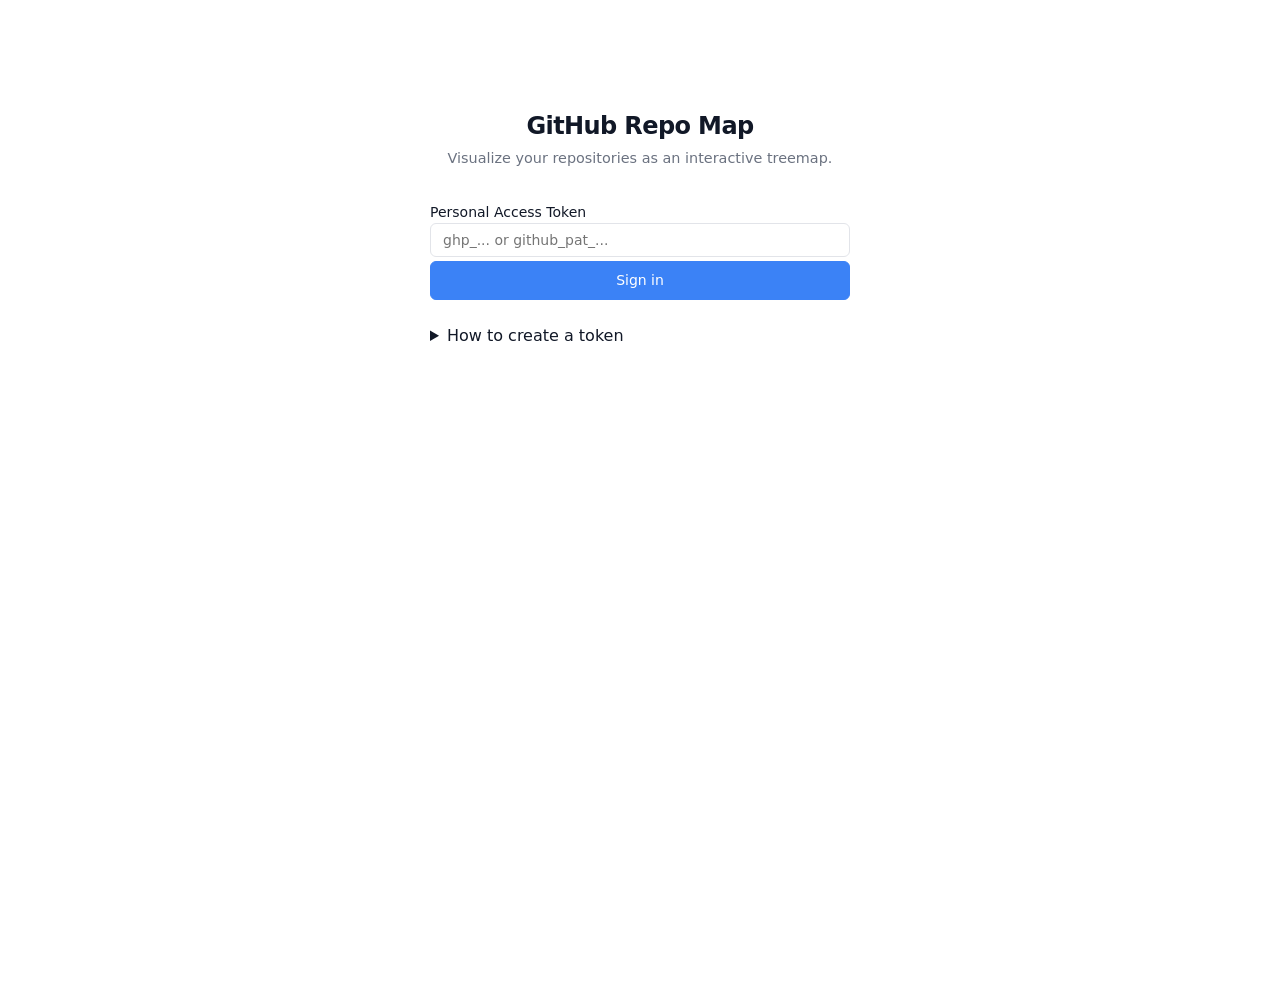
==== commit 6a609bd4: "remove --remove-attribute-quotes from minifier — broke CSP meta tag The placeholder replacement patt" ====
--- a/repomap.html
+++ b/repomap.html
@@ -1 +1,5 @@
-<!doctype html><html lang=en><meta charset=utf-8><meta content="width=device-width,initial-scale=1" name=viewport><meta content=default-src 'self'; script-src 'sha256-6xXBVSMYOrzfUnDTvhqZioToSMuZXVEHDBj1fssIGps='; style-src 'sha256-nUyAK633XE2GUEJGujqmRJ/Jz/6FWZnvHSsJVmErRzE=' https://fonts.googleapis.com; font-src https://fonts.gstatic.com; img-src https://avatars.githubusercontent.com https://*.githubusercontent.com data:; connect-src https://api.github.com http-equiv=Content-Security-Policy><title>GitHub Repo Map</title><link href=https://api.github.com rel=preconnect><link href=https://fonts.googleapis.com rel=preconnect><link href=https://fonts.gstatic.com rel=preconnect crossorigin><link href="https://fonts.googleapis.com/css2?family=Inter:wght@400;500;600&display=swap" rel=stylesheet><style>*,::after,::before{box-sizing:border-box}body{margin:0;line-height:1.5}.container{max-width:1200px;margin:0 auto;padding:0 1rem}h1,h2,ol,p,ul{margin-top:0;margin-bottom:1rem}h1{font-size:2rem;font-weight:700}h2{font-size:1.25rem;font-weight:600}a{color:var(--accent-text)}a:hover{text-decoration:underline}hr{border:none;border-top:1px solid var(--border);margin:1rem 0}small{font-size:.8em}code{font-size:.85em;background:var(--surface-2);padding:.15em .4em;border-radius:4px;font-family:ui-monospace,'SF Mono','Cascadia Code',monospace}label{display:block;margin-bottom:.25rem;font-size:.875rem;font-weight:500;color:var(--text-primary)}input[type=password],input[type=text]{width:100%;padding:.5rem .75rem;font-size:.875rem;font-family:inherit;border:1px solid var(--border);border-radius:6px;background:var(--surface-0);color:var(--text-primary);outline:0;transition:border-color .15s ease}input[type=password]:focus,input[type=text]:focus{border-color:var(--accent)}input[type=checkbox]{accent-color:var(--accent)}button{display:inline-block;padding:.5rem 1rem;font-size:.875rem;font-weight:500;font-family:inherit;border:1px solid var(--accent);border-radius:6px;background:var(--accent);color:#fff;cursor:pointer;transition:opacity .15s ease;line-height:1.5;width:100%}button:hover{opacity:.85}button:disabled,button[aria-busy=true]{opacity:.5;cursor:not-allowed}button.contrast{background:var(--text-primary);border-color:var(--text-primary);color:var(--surface-0)}button.outline,button.secondary.outline{background:0 0;color:var(--text-secondary);border-color:var(--border)}button.outline:hover,button.secondary.outline:hover{background:var(--surface-2);color:var(--text-primary)}details{margin-bottom:1rem}summary{cursor:pointer;font-weight:500;padding:.5rem 0}details[open] summary{margin-bottom:.5rem}:root{--font-size:14px;--gap:1rem;--radius:10px;--surface-0:#ffffff;--surface-1:#f8f9fb;--surface-2:#f0f1f4;--border:#e2e4e9;--text-primary:#111827;--text-secondary:#6b7280;--text-tertiary:#9ca3af;--accent:#3b82f6;--accent-subtle:rgba(59, 130, 246, 0.08);--accent-text:#2563eb;--danger:#ef4444;--shadow-sm:0 1px 2px rgba(0,0,0,0.04);--shadow-md:0 2px 8px rgba(0,0,0,0.06),0 0 0 1px rgba(0,0,0,0.04)}@media (prefers-color-scheme:dark){:root{--surface-0:#0d1117;--surface-1:#151b23;--surface-2:#1c2430;--border:#2a3140;--text-primary:#e6edf3;--text-secondary:#8b949e;--text-tertiary:#6e7681;--accent:#58a6ff;--accent-subtle:rgba(88, 166, 255, 0.08);--accent-text:#79c0ff;--danger:#f85149;--shadow-sm:0 1px 2px rgba(0,0,0,0.2);--shadow-md:0 2px 8px rgba(0,0,0,0.3),0 0 0 1px rgba(255,255,255,0.04)}}html{font-size:16px!important}body{min-height:100vh;font-family:Inter,system-ui,-apple-system,sans-serif;background:var(--surface-0);color:var(--text-primary);-webkit-font-smoothing:antialiased}#auth-screen,#dashboard{display:none}#auth-screen.active,#dashboard.active{display:block}.auth-container{max-width:420px;margin:12vh auto 0;text-align:center}.auth-container h1{margin-bottom:.25rem;font-size:1.5rem;font-weight:600;letter-spacing:-.025em}.auth-container .subtitle{color:var(--text-secondary);margin-bottom:2rem;font-size:.9rem}.pat-form{text-align:left}.scope-list{font-size:.8rem;color:var(--text-secondary)}.scope-list code{font-size:.75rem;background:var(--surface-2);padding:.15em .4em;border-radius:4px}.dash-header{display:flex;align-items:center;justify-content:space-between;padding:1.25rem 0;border-bottom:1px solid var(--border);margin-bottom:1.25rem}.dash-header .user-info{display:flex;align-items:center;gap:.625rem}.dash-header .user-info img{width:32px;height:32px;border-radius:8px}.dash-header .user-info span{font-weight:600;font-size:.875rem;letter-spacing:-.01em}.dash-header .outline,.dash-header button{margin:0;padding:.35rem .75rem;font-size:.75rem;font-weight:500;width:auto;border-radius:6px;border:1px solid var(--border);background:var(--surface-1);color:var(--text-secondary);cursor:pointer;transition:all .15s ease}.dash-header button:hover{background:var(--surface-2);color:var(--text-primary);border-color:var(--text-tertiary)}.rate-limit-banner{display:none;background:rgba(239,68,68,.1);color:var(--danger);padding:.5rem .75rem;border-radius:8px;border:1px solid rgba(239,68,68,.2);margin-bottom:1rem;font-size:.8rem;font-weight:500}.rate-limit-banner.visible{display:block}.settings-bar{display:flex;flex-wrap:wrap;gap:.25rem;margin-bottom:.75rem;padding:.25rem;background:var(--surface-1);border-radius:var(--radius);border:1px solid var(--border);justify-content:space-between;align-items:center}.settings-bar label{display:flex;align-items:center;gap:.35rem;font-size:.78rem;font-weight:500;color:var(--text-secondary);margin:0;cursor:pointer;white-space:nowrap;padding:.4rem .65rem;border-radius:6px;transition:all .15s ease}.settings-bar label:hover{background:var(--surface-2);color:var(--text-primary)}.settings-bar input[type=checkbox]{margin:0}.spinner{display:flex;justify-content:center;padding:2rem}.spinner::after{content:'';width:18px;height:18px;border:2px solid var(--border);border-top-color:var(--accent);border-radius:50%;animation:spin .6s linear infinite}@keyframes spin{to{transform:rotate(360deg)}}.empty-state,.error-state{padding:2rem 1rem;text-align:center;color:var(--text-tertiary);font-size:.8rem}.error-state{color:var(--danger)}.error-state button{margin-top:.5rem;font-size:.7rem;width:auto;display:inline-block}.auth-error{display:none;color:var(--danger);font-size:.8rem;margin-top:.5rem}.auth-error.visible{display:block}#device-flow-section{display:none;margin-bottom:1.5rem}.device-flow-info{display:none;margin-top:1rem;text-align:center}.device-flow-info.active{display:block}.user-code{font-size:1.75rem;font-weight:700;letter-spacing:.2em;font-family:ui-monospace,'SF Mono','Cascadia Code',monospace;margin:.5rem 0;color:var(--text-primary)}.nav-link{font-size:.75rem;font-weight:500;color:var(--text-secondary);text-decoration:none;padding:.35rem .75rem;border-radius:6px;border:1px solid var(--border);background:var(--surface-1);transition:all .15s ease;white-space:nowrap}.nav-link:hover{background:var(--surface-2);color:var(--text-primary);text-decoration:none}.header-actions{display:flex;gap:.5rem;align-items:center}.text-sm-muted{font-size:.85rem;color:var(--text-secondary)}.token-details{margin-top:1rem}.mb-half{margin-bottom:.5rem}.text-xs-italic{font-size:.8rem}.metric-toggle{display:flex;gap:2px;background:var(--surface-2);border-radius:7px;padding:2px;flex-shrink:0}.metric-btn{padding:.3rem .9rem;font-size:.78rem;font-weight:500;width:auto;border:none;border-radius:5px;background:0 0;color:var(--text-secondary);cursor:pointer;transition:all .15s ease;opacity:1}.metric-btn:hover{background:var(--surface-1);color:var(--text-primary);opacity:1}.metric-btn.active{background:var(--surface-0);color:var(--text-primary);box-shadow:var(--shadow-sm)}.repomap-filters{display:flex;align-items:center;gap:.1rem;flex-shrink:0}.repo-count{font-size:.75rem;color:var(--text-tertiary);margin-bottom:.5rem;text-align:right}.repomap-treemap{position:relative;width:100%;height:calc(100vh - 260px);min-height:400px;border-radius:var(--radius);overflow:hidden;background:var(--surface-1);border:1px solid var(--border)}.repomap-treemap .spinner{position:absolute;inset:0;padding:0;align-items:center;justify-content:center}.repomap-tile{position:absolute;box-sizing:border-box;border:1px solid rgba(0,0,0,.07);cursor:pointer;overflow:hidden;display:flex;flex-direction:column;padding:4px 5px;transition:filter .1s ease}@media (prefers-color-scheme:dark){.repomap-tile{border-color:rgba(255,255,255,.05)}}.repomap-tile:hover{filter:brightness(1.12);z-index:2}.tile-name{font-size:.68rem;font-weight:600;white-space:nowrap;overflow:hidden;text-overflow:ellipsis;flex-shrink:0;line-height:1.3}.tile-metric{font-size:.58rem;opacity:.75;white-space:nowrap;overflow:hidden;text-overflow:ellipsis;line-height:1.3}.tile-lang-dot{position:absolute;bottom:3px;right:3px;width:7px;height:7px;border-radius:50%}.repomap-tooltip{position:fixed;z-index:100;background:var(--surface-0);border:1px solid var(--border);border-radius:var(--radius);box-shadow:var(--shadow-md);padding:.75rem;max-width:280px;pointer-events:none;font-size:.8rem;line-height:1.5}.tooltip-title{display:flex;align-items:center;gap:.4rem;margin-bottom:.3rem;flex-wrap:wrap}.tooltip-name{font-weight:600;font-size:.82rem;word-break:break-all}.tooltip-badge{font-size:.6rem;font-weight:600;padding:.1em .4em;border-radius:4px;background:var(--accent-subtle);color:var(--accent-text);flex-shrink:0}.tooltip-badge-muted{background:var(--surface-2);color:var(--text-tertiary)}.tooltip-desc{font-size:.75rem;color:var(--text-secondary);margin:0 0 .5rem;line-height:1.4}.tooltip-meta{border-top:1px solid var(--border);padding-top:.4rem;margin-top:.1rem}.tooltip-meta p{margin:0;color:var(--text-secondary);font-size:.72rem;line-height:1.7}.tooltip-meta strong{color:var(--text-primary);font-weight:500}</style><main class=container><div id=auth-screen><div class=auth-container><h1>GitHub Repo Map</h1><p class=subtitle>Visualize your repositories as an interactive treemap.<div id=device-flow-section><button id=device-flow-btn class=contrast>Sign in with GitHub</button><div class=device-flow-info id=device-flow-info><p>Go to <a href=https://github.com/login/device rel=noopener target=_blank>github.com/login/device</a> and enter this code:<div class=user-code id=user-code></div><p><small>Waiting for authorization...</small></div><hr><p class=text-sm-muted>Or use a Personal Access Token:</div><form class=pat-form onsubmit=return!1><label for=pat-input>Personal Access Token <input autocomplete=off id=pat-input placeholder="ghp_... or github_pat_..." type=password></label><div class=auth-error id=auth-error></div><button id=pat-submit>Sign in</button><details class=token-details><summary>How to create a token</summary><div class=scope-list><p class=mb-half><strong>Fine-grained token</strong> (recommended):<ol><li>Go to <a href="https://github.com/settings/tokens?type=beta" rel=noopener target=_blank>Fine-grained tokens</a><li>Select repositories: <strong>All repositories</strong><li>Under <strong>Repository permissions</strong>, grant <code>Metadata</code> — Read-only<li>Click <strong>Generate token</strong> and paste it above</ol><p class=mb-half><strong>Classic token</strong>:<ol><li>Go to <a href=https://github.com/settings/tokens/new rel=noopener target=_blank>New classic token</a><li>Select scope: <code>read:user</code> (add <code>repo</code> for private repos)<li>Click <strong>Generate token</strong> and paste it above</ol></div></details></form></div></div><div id=dashboard><div class=dash-header><div class=user-info><img alt="" id=user-avatar src=""> <span id=user-name></span></div><div class=header-actions><a href=index.html class=nav-link>← Dashboard</a> <button id=refresh-all-btn class=outline>Refresh</button> <button id=sign-out-btn class="outline secondary">Sign out</button></div></div><div class=rate-limit-banner id=rate-limit-banner></div><div class=settings-bar id=settings-bar></div><p class=repo-count id=repo-count><div class=repomap-treemap id=repomap-treemap></div><div class=repomap-tooltip id=repomap-tooltip hidden></div></div></main><script>(()=>{"use strict";const e="",t="",n="read:user",o=3e5,a=()=>localStorage.getItem("gh-token")||sessionStorage.getItem("gh-token"),i=e=>{(e=>e.startsWith("ghp_")||e.startsWith("gho_"))(e)?(sessionStorage.setItem("gh-token",e),localStorage.removeItem("gh-token")):(localStorage.setItem("gh-token",e),sessionStorage.removeItem("gh-token"))},r=()=>{localStorage.removeItem("gh-token"),localStorage.removeItem("gh-user"),sessionStorage.removeItem("gh-token"),sessionStorage.removeItem("gh-user")};let s=null,c=null;const d={};async function l(e,t={}){const n=a();if(!n)throw new Error("No token");const o={Authorization:`Bearer ${n}`,Accept:"application/vnd.github+json","X-GitHub-Api-Version":"2022-11-28",...t.headers},i=d[e];i&&!t.method&&(o["If-None-Match"]=i.etag);const l=await fetch("https://api.github.com"+e,{...t,headers:o}),m=l.headers.get("X-RateLimit-Remaining"),u=l.headers.get("X-RateLimit-Reset");if(null!==m&&(s=parseInt(m,10)),null!==u&&(c=parseInt(u,10)),function(){const e=document.getElementById("rate-limit-banner");if(null!==s&&s<10){const t=new Date(1e3*c);e.textContent=`API rate limit low (${s} remaining). Resets at ${t.toLocaleTimeString()}.`,e.classList.add("visible")}else e.classList.remove("visible")}(),304===l.status&&i)return i.data;if(401===l.status)throw r(),P("auth","Session expired. Please sign in again."),new Error("Unauthorized");if(403===l.status&&0===s)throw new Error("Rate limited");if(!l.ok)throw new Error(`API error ${l.status}`);const p=await l.json(),g=l.headers.get("ETag");return g&&!t.method&&(d[e]={etag:g,data:p}),p}async function m(){let e=[],t=1;for(;;){const n=`/user/repos?per_page=100&type=owner&sort=updated&page=${t}`,o=await l(n);if(!Array.isArray(o)||0===o.length)break;if(e=e.concat(o),D(e.length,!0),o.length<100)break;t++}return e}function u(e){const t=Math.floor((Date.now()-new Date(e).getTime())/1e3);if(t<60)return"just now";const n=Math.floor(t/60);if(n<60)return`${n}m ago`;const o=Math.floor(n/60);if(o<24)return`${o}h ago`;const a=Math.floor(o/24);return a<30?`${a}d ago`:new Date(e).toLocaleDateString()}const p=[240,241,244],g=[59,130,246],h=[28,36,48],f=[88,166,255];let y=window.matchMedia("(prefers-color-scheme: dark)").matches;function v(e){const t=y?h:p,n=y?f:g;return[0,1,2].map(o=>Math.round(t[o]+(n[o]-t[o])*e))}function E(e){return`rgb(${e[0]},${e[1]},${e[2]})`}function b(e){return(.299*e[0]+.587*e[1]+.114*e[2])/255>.45?"#111827":"#e6edf3"}function w(e){const t=(Date.now()-new Date(e))/864e5;return Math.max(0,1-Math.log1p(t)/Math.log1p(365))}function C(e,t){if(t.length<=1)return.5;return t.filter(t=>t<e).length/(t.length-1)}window.matchMedia("(prefers-color-scheme: dark)").addEventListener("change",e=>{y=e.matches,_.length&&M()});const I={JavaScript:"#f1e05a",TypeScript:"#3178c6",Python:"#3572a5",Java:"#b07219",Go:"#00add8",Rust:"#dea584","C#":"#178600","C++":"#f34b7d",C:"#555555",Ruby:"#701516",PHP:"#4f5d95",Swift:"#f05138",Kotlin:"#a97bff",Shell:"#89e051",HTML:"#e34c26",CSS:"#563d7c",Vue:"#41b883",Dart:"#00b4ab",R:"#198ce7",Scala:"#c22d40",Elixir:"#6e4a7e",Haskell:"#5e5086",Lua:"#000080",MATLAB:"#e16737"};function x(e,t,n,o,a){if(!e.length)return[];if(1===e.length)return[{x:t,y:n,w:o,h:a,repo:e[0]}];const i=e.reduce((e,t)=>e+t._layoutVal,0);let r=0,s=e.length-1;for(let t=0;t<e.length-1;t++)if(r+=e[t]._layoutVal,r>=i/2){s=t+1;break}const c=e.slice(0,s),d=e.slice(s),l=c.reduce((e,t)=>e+t._layoutVal,0)/i;if(o>=a){const e=Math.round(o*l);return[...x(c,t,n,e,a),...x(d,t+e,n,o-e,a)]}{const e=Math.round(a*l);return[...x(c,t,n,o,e),...x(d,t,n+e,o,a-e)]}}function k(e){if(0===e)return"0 KB";if(e<1024)return`${e} KB`;const t=e/1024;return t<1024?`${t.toFixed(t<10?1:0)} MB`:`${(t/1024).toFixed(1)} GB`}function L(){try{return JSON.parse(localStorage.getItem("gh-repomap-prefs"))||{}}catch{return{}}}function S(e){localStorage.setItem("gh-repomap-prefs",JSON.stringify(e))}let B,_=[],N=localStorage.getItem("gh-repomap-metric")||"activity";function T(){const e=L();return _.filter(t=>!(t.archived&&!e.includeArchived)&&!(t.fork&&!e.includeForks))}function M(){const e=document.getElementById("repomap-treemap"),t=T();if(!t.length){e.innerHTML="";const t=document.createElement("div");return t.className="empty-state",t.textContent="No repos to display.",e.appendChild(t),void D(_.length,!1)}const n=e.clientWidth,o=e.clientHeight;if(n<2||o<2)return;const a=t.map(e=>({...e,_layoutVal:Math.max(e.size,1)}));a.sort((e,t)=>t._layoutVal-e._layoutVal);const i=t.map(e=>e.size),r=x(a,0,0,n,o),s=document.createDocumentFragment();for(const e of r){if(e.w<2||e.h<2)continue;const t=e.repo,n=v("activity"===N?w(t.pushed_at):C(t.size,i)),o=E(n),a=b(n),r=document.createElement("div");if(r.className="repomap-tile",r.style.left=e.x+"px",r.style.top=e.y+"px",r.style.width=e.w+"px",r.style.height=e.h+"px",r.style.background=o,r.style.color=a,e.w>44&&e.h>22){const e=document.createElement("span");e.className="tile-name",e.textContent=t.name,r.appendChild(e)}if(e.w>60&&e.h>38){const e=document.createElement("span");if(e.className="tile-metric","activity"===N){const n=Math.floor((Date.now()-new Date(t.pushed_at))/864e5);e.textContent=0===n?"today":`${n}d ago`}else e.textContent=k(t.size);r.appendChild(e)}r.addEventListener("mouseenter",$.bind(null,t)),r.addEventListener("mousemove",A),r.addEventListener("mouseleave",H),r.addEventListener("click",()=>window.open(t.html_url,"_blank","noopener")),s.appendChild(r)}e.innerHTML="",e.appendChild(s),D(_.length,!1)}function $(e,t){const n=document.getElementById("repomap-tooltip");n.innerHTML="";const o=document.createElement("div");o.className="tooltip-title";const a=document.createElement("span");if(a.className="tooltip-name",a.textContent=e.full_name,o.appendChild(a),e.private){const e=document.createElement("span");e.className="tooltip-badge",e.textContent="private",o.appendChild(e)}if(e.archived){const e=document.createElement("span");e.className="tooltip-badge tooltip-badge-muted",e.textContent="archived",o.appendChild(e)}if(e.fork){const e=document.createElement("span");e.className="tooltip-badge tooltip-badge-muted",e.textContent="fork",o.appendChild(e)}if(n.appendChild(o),e.description){const t=document.createElement("p");t.className="tooltip-desc",t.textContent=e.description,n.appendChild(t)}const i=document.createElement("div");i.className="tooltip-meta";const r=[["Pushed",`${u(e.pushed_at)} · ${new Date(e.pushed_at).toLocaleDateString()}`],["Size",k(e.size)]];for(const[e,t]of r){const n=document.createElement("p"),o=document.createElement("strong");o.textContent=e+": ",n.appendChild(o),n.appendChild(document.createTextNode(t)),i.appendChild(n)}if(e.language){const t=document.createElement("p"),n=document.createElement("strong");if(n.textContent="Language: ",t.appendChild(n),I[e.language]){const n=document.createElement("span");n.className="tile-lang-dot",n.style.cssText=`background:${I[e.language]};position:static;display:inline-block;vertical-align:middle;margin-right:4px`,t.appendChild(n)}t.appendChild(document.createTextNode(e.language)),i.appendChild(t)}n.appendChild(i),n.hidden=!1,A(t)}function A(e){const t=document.getElementById("repomap-tooltip");if(t.hidden)return;const n=t.offsetWidth,o=t.offsetHeight;let a=e.clientX+16,i=e.clientY+16;a+n>window.innerWidth-8&&(a=e.clientX-n-16),i+o>window.innerHeight-8&&(i=e.clientY-o-16),t.style.left=a+"px",t.style.top=i+"px"}function H(){document.getElementById("repomap-tooltip").hidden=!0}function D(e,t){const n=document.getElementById("repo-count");if(n)if(t)n.textContent=`Loading… (${e} repos so far)`;else{const t=T().length;n.textContent=t===e?`${e} repos`:`${t} of ${e} repos`}}function P(e,t){if(document.getElementById("auth-screen").classList.toggle("active","auth"===e),document.getElementById("dashboard").classList.toggle("active","dashboard"===e),t){const e=document.getElementById("auth-error");e.textContent=t,e.classList.add("visible")}}async function z(){const e=await async function(){const e=sessionStorage.getItem("gh-user");if(e)return JSON.parse(e);const t=await l("/user");return sessionStorage.setItem("gh-user",JSON.stringify({login:t.login,avatar_url:t.avatar_url,name:t.name})),t}();document.getElementById("user-avatar").src=e.avatar_url,document.getElementById("user-name").textContent=e.name||e.login,P("dashboard"),function(){const e=document.getElementById("settings-bar"),t=L();e.innerHTML="";const n=document.createElement("div");n.className="metric-toggle";for(const[e,t]of[["activity","Activity"],["size","Size"]]){const o=document.createElement("button");o.className="metric-btn"+(N===e?" active":""),o.textContent=t,o.dataset.metric=e,o.addEventListener("click",()=>{N!==e&&(N=e,localStorage.setItem("gh-repomap-metric",e),n.querySelectorAll(".metric-btn").forEach(t=>{t.classList.toggle("active",t.dataset.metric===e)}),M())}),n.appendChild(o)}e.appendChild(n);const o=document.createElement("div");o.className="repomap-filters";for(const[e,n]of[["includeArchived","Archived"],["includeForks","Forks"]]){const a=document.createElement("label"),i=document.createElement("input");i.type="checkbox",i.checked=!!t[e],i.addEventListener("change",()=>{const t=L();t[e]=i.checked,S(t),M()}),a.appendChild(i),a.appendChild(document.createTextNode(" "+n)),o.appendChild(a)}e.appendChild(o)}();const t=document.getElementById("repomap-treemap");t.innerHTML="";const n=document.createElement("div");n.className="spinner",t.appendChild(n),document.getElementById("repo-count").textContent="Loading repos…";try{_=await m(),M()}catch(e){if("Unauthorized"===e.message)return;t.innerHTML="";const n=document.createElement("div");n.className="error-state",n.textContent=e.message;const o=document.createElement("button");o.textContent="Retry",o.addEventListener("click",z),n.appendChild(o),t.appendChild(n)}}window.addEventListener("resize",()=>{clearTimeout(B),B=setTimeout(()=>{_.length&&M()},150)}),document.getElementById("sign-out-btn").addEventListener("click",()=>{r(),_=[],P("auth"),document.getElementById("pat-input").value="",document.getElementById("auth-error").classList.remove("visible")}),document.getElementById("refresh-all-btn").addEventListener("click",async()=>{if(!a())return;const e=document.getElementById("repomap-treemap");e.innerHTML="";const t=document.createElement("div");t.className="spinner",e.appendChild(t),document.getElementById("repo-count").textContent="Loading repos…";try{_=await m(),M()}catch(t){if("Unauthorized"!==t.message){e.innerHTML="";const n=document.createElement("div");n.className="error-state",n.textContent=t.message,e.appendChild(n)}}}),setInterval(async()=>{if(a()&&_.length)try{const e=await m();_=e,M()}catch{}},o),function(){const e=document.getElementById("pat-input"),t=document.getElementById("pat-submit"),n=document.getElementById("auth-error");t.addEventListener("click",async()=>{const o=e.value.trim();if(!o)return n.textContent="Please enter a token.",void n.classList.add("visible");t.setAttribute("aria-busy","true"),t.disabled=!0,n.classList.remove("visible"),i(o);try{sessionStorage.removeItem("gh-user"),await z()}catch(e){r(),n.textContent="Invalid token. Please check and try again.",n.classList.add("visible")}finally{t.removeAttribute("aria-busy"),t.disabled=!1}}),e.addEventListener("keydown",e=>{"Enter"===e.key&&t.click()})}(),function(){if(!e||!t)return;document.getElementById("device-flow-section").style.display="";const o=document.getElementById("device-flow-btn"),a=document.getElementById("device-flow-info"),r=document.getElementById("user-code");o.addEventListener("click",async()=>{o.setAttribute("aria-busy","true"),o.disabled=!0;try{const o=await fetch(`${e}/login/device/code`,{method:"POST",headers:{"Content-Type":"application/json"},body:JSON.stringify({client_id:t,scope:n})}),s=await o.json();r.textContent=s.user_code,a.classList.add("active"),window.open("https://github.com/login/device","_blank"),async function(n,o){const a=async()=>{try{const r=await fetch(`${e}/login/oauth/access_token`,{method:"POST",headers:{"Content-Type":"application/json"},body:JSON.stringify({client_id:t,device_code:n,grant_type:"urn:ietf:params:oauth:grant-type:device_code"})}),s=await r.json();if(s.access_token)return i(s.access_token),void await z();if("slow_down"===s.error)o=s.interval||o+5;else if("expired_token"===s.error||"access_denied"===s.error)return document.getElementById("auth-error").textContent="expired_token"===s.error?"Code expired. Please try again.":"Access denied.",document.getElementById("auth-error").classList.add("visible"),document.getElementById("device-flow-info").classList.remove("active"),document.getElementById("device-flow-btn").removeAttribute("aria-busy"),void(document.getElementById("device-flow-btn").disabled=!1);setTimeout(a,1e3*o)}catch{setTimeout(a,1e3*o)}};setTimeout(a,1e3*o)}(s.device_code,s.interval||5)}catch{const e=document.getElementById("auth-error");e.textContent="Device flow failed. Try using a Personal Access Token.",e.classList.add("visible"),o.removeAttribute("aria-busy"),o.disabled=!1}})}(),a()?z().catch(()=>P("auth","Session expired. Please sign in again.")):P("auth")})()</script>+<!doctype html><html lang="en"><meta charset="utf-8"><meta content="width=device-width,initial-scale=1" name="viewport"><meta content="default-src 'self'; script-src 'sha256-N+qZ6GjpOlL588KbHkX0KesqihxdM58VvOMNoSljcqY='; style-src 'sha256-80KIGUEL2+rLtudWzN/M153VpZIL14uIitMjb0yJDkg=' https://fonts.googleapis.com; font-src https://fonts.gstatic.com; img-src https://avatars.githubusercontent.com https://*.githubusercontent.com data:; connect-src https://api.github.com" http-equiv="Content-Security-Policy"><title>GitHub Repo Map</title><link href="https://api.github.com" rel="preconnect"><link href="https://fonts.googleapis.com" rel="preconnect"><link href="https://fonts.gstatic.com" rel="preconnect" crossorigin><link href="https://fonts.googleapis.com/css2?family=Inter:wght@400;500;600&display=swap" rel="stylesheet"><style>
+*,::after,::before{box-sizing:border-box}body{margin:0;line-height:1.5}.container{max-width:1200px;margin:0 auto;padding:0 1rem}h1,h2,ol,p,ul{margin-top:0;margin-bottom:1rem}h1{font-size:2rem;font-weight:700}h2{font-size:1.25rem;font-weight:600}a{color:var(--accent-text)}a:hover{text-decoration:underline}hr{border:none;border-top:1px solid var(--border);margin:1rem 0}small{font-size:.8em}code{font-size:.85em;background:var(--surface-2);padding:.15em .4em;border-radius:4px;font-family:ui-monospace,'SF Mono','Cascadia Code',monospace}label{display:block;margin-bottom:.25rem;font-size:.875rem;font-weight:500;color:var(--text-primary)}input[type=password],input[type=text]{width:100%;padding:.5rem .75rem;font-size:.875rem;font-family:inherit;border:1px solid var(--border);border-radius:6px;background:var(--surface-0);color:var(--text-primary);outline:0;transition:border-color .15s ease}input[type=password]:focus,input[type=text]:focus{border-color:var(--accent)}input[type=checkbox]{accent-color:var(--accent)}button{display:inline-block;padding:.5rem 1rem;font-size:.875rem;font-weight:500;font-family:inherit;border:1px solid var(--accent);border-radius:6px;background:var(--accent);color:#fff;cursor:pointer;transition:opacity .15s ease;line-height:1.5;width:100%}button:hover{opacity:.85}button:disabled,button[aria-busy=true]{opacity:.5;cursor:not-allowed}button.contrast{background:var(--text-primary);border-color:var(--text-primary);color:var(--surface-0)}button.outline,button.secondary.outline{background:0 0;color:var(--text-secondary);border-color:var(--border)}button.outline:hover,button.secondary.outline:hover{background:var(--surface-2);color:var(--text-primary)}details{margin-bottom:1rem}summary{cursor:pointer;font-weight:500;padding:.5rem 0}details[open] summary{margin-bottom:.5rem}:root{--font-size:14px;--gap:1rem;--radius:10px;--surface-0:#ffffff;--surface-1:#f8f9fb;--surface-2:#f0f1f4;--border:#e2e4e9;--text-primary:#111827;--text-secondary:#6b7280;--text-tertiary:#9ca3af;--accent:#3b82f6;--accent-subtle:rgba(59, 130, 246, 0.08);--accent-text:#2563eb;--danger:#ef4444;--shadow-sm:0 1px 2px rgba(0,0,0,0.04);--shadow-md:0 2px 8px rgba(0,0,0,0.06),0 0 0 1px rgba(0,0,0,0.04)}@media (prefers-color-scheme:dark){:root{--surface-0:#0d1117;--surface-1:#151b23;--surface-2:#1c2430;--border:#2a3140;--text-primary:#e6edf3;--text-secondary:#8b949e;--text-tertiary:#6e7681;--accent:#58a6ff;--accent-subtle:rgba(88, 166, 255, 0.08);--accent-text:#79c0ff;--danger:#f85149;--shadow-sm:0 1px 2px rgba(0,0,0,0.2);--shadow-md:0 2px 8px rgba(0,0,0,0.3),0 0 0 1px rgba(255,255,255,0.04)}}html{font-size:16px!important}body{min-height:100vh;font-family:Inter,system-ui,-apple-system,sans-serif;background:var(--surface-0);color:var(--text-primary);-webkit-font-smoothing:antialiased}#auth-screen,#dashboard{display:none}#auth-screen.active,#dashboard.active{display:block}.auth-container{max-width:420px;margin:12vh auto 0;text-align:center}.auth-container h1{margin-bottom:.25rem;font-size:1.5rem;font-weight:600;letter-spacing:-.025em}.auth-container .subtitle{color:var(--text-secondary);margin-bottom:2rem;font-size:.9rem}.pat-form{text-align:left}.scope-list{font-size:.8rem;color:var(--text-secondary)}.scope-list code{font-size:.75rem;background:var(--surface-2);padding:.15em .4em;border-radius:4px}.dash-header{display:flex;align-items:center;justify-content:space-between;padding:1.25rem 0;border-bottom:1px solid var(--border);margin-bottom:1.25rem}.dash-header .user-info{display:flex;align-items:center;gap:.625rem}.dash-header .user-info img{width:32px;height:32px;border-radius:8px}.dash-header .user-info span{font-weight:600;font-size:.875rem;letter-spacing:-.01em}.dash-header .outline,.dash-header button{margin:0;padding:.35rem .75rem;font-size:.75rem;font-weight:500;width:auto;border-radius:6px;border:1px solid var(--border);background:var(--surface-1);color:var(--text-secondary);cursor:pointer;transition:all .15s ease}.dash-header button:hover{background:var(--surface-2);color:var(--text-primary);border-color:var(--text-tertiary)}.rate-limit-banner{display:none;background:rgba(239,68,68,.1);color:var(--danger);padding:.5rem .75rem;border-radius:8px;border:1px solid rgba(239,68,68,.2);margin-bottom:1rem;font-size:.8rem;font-weight:500}.rate-limit-banner.visible{display:block}.settings-bar{display:flex;flex-wrap:wrap;gap:.25rem;margin-bottom:.75rem;padding:.25rem;background:var(--surface-1);border-radius:var(--radius);border:1px solid var(--border);justify-content:space-between;align-items:center}.settings-bar label{display:flex;align-items:center;gap:.35rem;font-size:.78rem;font-weight:500;color:var(--text-secondary);margin:0;cursor:pointer;white-space:nowrap;padding:.4rem .65rem;border-radius:6px;transition:all .15s ease}.settings-bar label:hover{background:var(--surface-2);color:var(--text-primary)}.settings-bar input[type=checkbox]{margin:0}.spinner{display:flex;justify-content:center;padding:2rem}.spinner::after{content:'';width:18px;height:18px;border:2px solid var(--border);border-top-color:var(--accent);border-radius:50%;animation:spin .6s linear infinite}@keyframes spin{to{transform:rotate(360deg)}}.empty-state,.error-state{padding:2rem 1rem;text-align:center;color:var(--text-tertiary);font-size:.8rem}.error-state{color:var(--danger)}.error-state button{margin-top:.5rem;font-size:.7rem;width:auto;display:inline-block}.auth-error{display:none;color:var(--danger);font-size:.8rem;margin-top:.5rem}.auth-error.visible{display:block}#device-flow-section{display:none;margin-bottom:1.5rem}.device-flow-info{display:none;margin-top:1rem;text-align:center}.device-flow-info.active{display:block}.user-code{font-size:1.75rem;font-weight:700;letter-spacing:.2em;font-family:ui-monospace,'SF Mono','Cascadia Code',monospace;margin:.5rem 0;color:var(--text-primary)}.nav-link{font-size:.75rem;font-weight:500;color:var(--text-secondary);text-decoration:none;padding:.35rem .75rem;border-radius:6px;border:1px solid var(--border);background:var(--surface-1);transition:all .15s ease;white-space:nowrap}.nav-link:hover{background:var(--surface-2);color:var(--text-primary);text-decoration:none}.header-actions{display:flex;gap:.5rem;align-items:center}.text-sm-muted{font-size:.85rem;color:var(--text-secondary)}.token-details{margin-top:1rem}.mb-half{margin-bottom:.5rem}.text-xs-italic{font-size:.8rem}.metric-toggle{display:flex;gap:2px;background:var(--surface-2);border-radius:7px;padding:2px;flex-shrink:0}.metric-btn{padding:.3rem .9rem;font-size:.78rem;font-weight:500;width:auto;border:none;border-radius:5px;background:0 0;color:var(--text-secondary);cursor:pointer;transition:all .15s ease;opacity:1}.metric-btn:hover{background:var(--surface-1);color:var(--text-primary);opacity:1}.metric-btn.active{background:var(--surface-0);color:var(--text-primary);box-shadow:var(--shadow-sm)}.repomap-filters{display:flex;align-items:center;gap:.1rem;flex-shrink:0}.repo-count{font-size:.75rem;color:var(--text-tertiary);margin-bottom:.5rem;text-align:right}.repomap-treemap{position:relative;width:100%;height:calc(100vh - 260px);min-height:400px;border-radius:var(--radius);overflow:hidden;background:var(--surface-1);border:1px solid var(--border)}.repomap-treemap .spinner{position:absolute;inset:0;padding:0;align-items:center;justify-content:center}.repomap-tile{position:absolute;box-sizing:border-box;border:1px solid rgba(0,0,0,.07);cursor:pointer;overflow:hidden;display:flex;flex-direction:column;padding:4px 5px;transition:filter .1s ease}@media (prefers-color-scheme:dark){.repomap-tile{border-color:rgba(255,255,255,.05)}}.repomap-tile:hover{filter:brightness(1.12);z-index:2}.tile-name{font-size:.68rem;font-weight:600;white-space:nowrap;overflow:hidden;text-overflow:ellipsis;flex-shrink:0;line-height:1.3}.tile-metric{font-size:.58rem;opacity:.75;white-space:nowrap;overflow:hidden;text-overflow:ellipsis;line-height:1.3}.tile-lang-dot{position:absolute;bottom:3px;right:3px;width:7px;height:7px;border-radius:50%}.repomap-tooltip{position:fixed;z-index:100;background:var(--surface-0);border:1px solid var(--border);border-radius:var(--radius);box-shadow:var(--shadow-md);padding:.75rem;max-width:280px;pointer-events:none;font-size:.8rem;line-height:1.5}.tooltip-title{display:flex;align-items:center;gap:.4rem;margin-bottom:.3rem;flex-wrap:wrap}.tooltip-name{font-weight:600;font-size:.82rem;word-break:break-all}.tooltip-badge{font-size:.6rem;font-weight:600;padding:.1em .4em;border-radius:4px;background:var(--accent-subtle);color:var(--accent-text);flex-shrink:0}.tooltip-badge-muted{background:var(--surface-2);color:var(--text-tertiary)}.tooltip-desc{font-size:.75rem;color:var(--text-secondary);margin:0 0 .5rem;line-height:1.4}.tooltip-meta{border-top:1px solid var(--border);padding-top:.4rem;margin-top:.1rem}.tooltip-meta p{margin:0;color:var(--text-secondary);font-size:.72rem;line-height:1.7}.tooltip-meta strong{color:var(--text-primary);font-weight:500}
+</style><main class="container"><div id="auth-screen"><div class="auth-container"><h1>GitHub Repo Map</h1><p class="subtitle">Visualize your repositories as an interactive treemap.<div id="device-flow-section"><button id="device-flow-btn" class="contrast">Sign in with GitHub</button><div class="device-flow-info" id="device-flow-info"><p>Go to <a href="https://github.com/login/device" rel="noopener" target="_blank">github.com/login/device</a> and enter this code:<div class="user-code" id="user-code"></div><p><small>Waiting for authorization...</small></div><hr><p class="text-sm-muted">Or use a Personal Access Token:</div><form class="pat-form" onsubmit="return!1"><label for="pat-input">Personal Access Token <input autocomplete="off" id="pat-input" placeholder="ghp_... or github_pat_..." type="password"></label><div class="auth-error" id="auth-error"></div><button id="pat-submit">Sign in</button><details class="token-details"><summary>How to create a token</summary><div class="scope-list"><p class="mb-half"><strong>Fine-grained token</strong> (recommended):<ol><li>Go to <a href="https://github.com/settings/tokens?type=beta" rel="noopener" target="_blank">Fine-grained tokens</a><li>Select repositories: <strong>All repositories</strong><li>Under <strong>Repository permissions</strong>, grant <code>Metadata</code> — Read-only<li>Click <strong>Generate token</strong> and paste it above</ol><p class="mb-half"><strong>Classic token</strong>:<ol><li>Go to <a href="https://github.com/settings/tokens/new" rel="noopener" target="_blank">New classic token</a><li>Select scope: <code>read:user</code> (add <code>repo</code> for private repos)<li>Click <strong>Generate token</strong> and paste it above</ol></div></details></form></div></div><div id="dashboard"><div class="dash-header"><div class="user-info"><img alt="" id="user-avatar" src=""> <span id="user-name"></span></div><div class="header-actions"><a href="index.html" class="nav-link">← Dashboard</a> <button id="refresh-all-btn" class="outline">Refresh</button> <button id="sign-out-btn" class="outline secondary">Sign out</button></div></div><div class="rate-limit-banner" id="rate-limit-banner"></div><div class="settings-bar" id="settings-bar"></div><p class="repo-count" id="repo-count"><div class="repomap-treemap" id="repomap-treemap"></div><div class="repomap-tooltip" id="repomap-tooltip" hidden></div></div></main><script>
+(()=>{"use strict";const e="",t="",n="read:user",o=3e5,a=()=>localStorage.getItem("gh-token")||sessionStorage.getItem("gh-token"),i=e=>{(e=>e.startsWith("ghp_")||e.startsWith("gho_"))(e)?(sessionStorage.setItem("gh-token",e),localStorage.removeItem("gh-token")):(localStorage.setItem("gh-token",e),sessionStorage.removeItem("gh-token"))},r=()=>{localStorage.removeItem("gh-token"),localStorage.removeItem("gh-user"),sessionStorage.removeItem("gh-token"),sessionStorage.removeItem("gh-user")};let s=null,c=null;const d={};async function l(e,t={}){const n=a();if(!n)throw new Error("No token");const o={Authorization:`Bearer ${n}`,Accept:"application/vnd.github+json","X-GitHub-Api-Version":"2022-11-28",...t.headers},i=d[e];i&&!t.method&&(o["If-None-Match"]=i.etag);const l=await fetch("https://api.github.com"+e,{...t,headers:o}),m=l.headers.get("X-RateLimit-Remaining"),u=l.headers.get("X-RateLimit-Reset");if(null!==m&&(s=parseInt(m,10)),null!==u&&(c=parseInt(u,10)),function(){const e=document.getElementById("rate-limit-banner");if(null!==s&&s<10){const t=new Date(1e3*c);e.textContent=`API rate limit low (${s} remaining). Resets at ${t.toLocaleTimeString()}.`,e.classList.add("visible")}else e.classList.remove("visible")}(),304===l.status&&i)return i.data;if(401===l.status)throw r(),P("auth","Session expired. Please sign in again."),new Error("Unauthorized");if(403===l.status&&0===s)throw new Error("Rate limited");if(!l.ok)throw new Error(`API error ${l.status}`);const p=await l.json(),g=l.headers.get("ETag");return g&&!t.method&&(d[e]={etag:g,data:p}),p}async function m(){let e=[],t=1;for(;;){const n=`/user/repos?per_page=100&type=owner&sort=updated&page=${t}`,o=await l(n);if(!Array.isArray(o)||0===o.length)break;if(e=e.concat(o),D(e.length,!0),o.length<100)break;t++}return e}function u(e){const t=Math.floor((Date.now()-new Date(e).getTime())/1e3);if(t<60)return"just now";const n=Math.floor(t/60);if(n<60)return`${n}m ago`;const o=Math.floor(n/60);if(o<24)return`${o}h ago`;const a=Math.floor(o/24);return a<30?`${a}d ago`:new Date(e).toLocaleDateString()}const p=[240,241,244],g=[59,130,246],h=[28,36,48],f=[88,166,255];let y=window.matchMedia("(prefers-color-scheme: dark)").matches;function v(e){const t=y?h:p,n=y?f:g;return[0,1,2].map(o=>Math.round(t[o]+(n[o]-t[o])*e))}function E(e){return`rgb(${e[0]},${e[1]},${e[2]})`}function b(e){return(.299*e[0]+.587*e[1]+.114*e[2])/255>.45?"#111827":"#e6edf3"}function w(e){const t=(Date.now()-new Date(e))/864e5;return Math.max(0,1-Math.log1p(t)/Math.log1p(365))}function C(e,t){if(t.length<=1)return.5;return t.filter(t=>t<e).length/(t.length-1)}window.matchMedia("(prefers-color-scheme: dark)").addEventListener("change",e=>{y=e.matches,_.length&&M()});const I={JavaScript:"#f1e05a",TypeScript:"#3178c6",Python:"#3572a5",Java:"#b07219",Go:"#00add8",Rust:"#dea584","C#":"#178600","C++":"#f34b7d",C:"#555555",Ruby:"#701516",PHP:"#4f5d95",Swift:"#f05138",Kotlin:"#a97bff",Shell:"#89e051",HTML:"#e34c26",CSS:"#563d7c",Vue:"#41b883",Dart:"#00b4ab",R:"#198ce7",Scala:"#c22d40",Elixir:"#6e4a7e",Haskell:"#5e5086",Lua:"#000080",MATLAB:"#e16737"};function x(e,t,n,o,a){if(!e.length)return[];if(1===e.length)return[{x:t,y:n,w:o,h:a,repo:e[0]}];const i=e.reduce((e,t)=>e+t._layoutVal,0);let r=0,s=e.length-1;for(let t=0;t<e.length-1;t++)if(r+=e[t]._layoutVal,r>=i/2){s=t+1;break}const c=e.slice(0,s),d=e.slice(s),l=c.reduce((e,t)=>e+t._layoutVal,0)/i;if(o>=a){const e=Math.round(o*l);return[...x(c,t,n,e,a),...x(d,t+e,n,o-e,a)]}{const e=Math.round(a*l);return[...x(c,t,n,o,e),...x(d,t,n+e,o,a-e)]}}function k(e){if(0===e)return"0 KB";if(e<1024)return`${e} KB`;const t=e/1024;return t<1024?`${t.toFixed(t<10?1:0)} MB`:`${(t/1024).toFixed(1)} GB`}function L(){try{return JSON.parse(localStorage.getItem("gh-repomap-prefs"))||{}}catch{return{}}}function S(e){localStorage.setItem("gh-repomap-prefs",JSON.stringify(e))}let B,_=[],N=localStorage.getItem("gh-repomap-metric")||"activity";function T(){const e=L();return _.filter(t=>!(t.archived&&!e.includeArchived)&&!(t.fork&&!e.includeForks))}function M(){const e=document.getElementById("repomap-treemap"),t=T();if(!t.length){e.innerHTML="";const t=document.createElement("div");return t.className="empty-state",t.textContent="No repos to display.",e.appendChild(t),void D(_.length,!1)}const n=e.clientWidth,o=e.clientHeight;if(n<2||o<2)return;const a=t.map(e=>({...e,_layoutVal:Math.max(e.size,1)}));a.sort((e,t)=>t._layoutVal-e._layoutVal);const i=t.map(e=>e.size),r=x(a,0,0,n,o),s=document.createDocumentFragment();for(const e of r){if(e.w<2||e.h<2)continue;const t=e.repo,n=v("activity"===N?w(t.pushed_at):C(t.size,i)),o=E(n),a=b(n),r=document.createElement("div");if(r.className="repomap-tile",r.style.left=e.x+"px",r.style.top=e.y+"px",r.style.width=e.w+"px",r.style.height=e.h+"px",r.style.background=o,r.style.color=a,e.w>44&&e.h>22){const e=document.createElement("span");e.className="tile-name",e.textContent=t.name,r.appendChild(e)}if(e.w>60&&e.h>38){const e=document.createElement("span");if(e.className="tile-metric","activity"===N){const n=Math.floor((Date.now()-new Date(t.pushed_at))/864e5);e.textContent=0===n?"today":`${n}d ago`}else e.textContent=k(t.size);r.appendChild(e)}r.addEventListener("mouseenter",$.bind(null,t)),r.addEventListener("mousemove",A),r.addEventListener("mouseleave",H),r.addEventListener("click",()=>window.open(t.html_url,"_blank","noopener")),s.appendChild(r)}e.innerHTML="",e.appendChild(s),D(_.length,!1)}function $(e,t){const n=document.getElementById("repomap-tooltip");n.innerHTML="";const o=document.createElement("div");o.className="tooltip-title";const a=document.createElement("span");if(a.className="tooltip-name",a.textContent=e.full_name,o.appendChild(a),e.private){const e=document.createElement("span");e.className="tooltip-badge",e.textContent="private",o.appendChild(e)}if(e.archived){const e=document.createElement("span");e.className="tooltip-badge tooltip-badge-muted",e.textContent="archived",o.appendChild(e)}if(e.fork){const e=document.createElement("span");e.className="tooltip-badge tooltip-badge-muted",e.textContent="fork",o.appendChild(e)}if(n.appendChild(o),e.description){const t=document.createElement("p");t.className="tooltip-desc",t.textContent=e.description,n.appendChild(t)}const i=document.createElement("div");i.className="tooltip-meta";const r=[["Pushed",`${u(e.pushed_at)} · ${new Date(e.pushed_at).toLocaleDateString()}`],["Size",k(e.size)]];for(const[e,t]of r){const n=document.createElement("p"),o=document.createElement("strong");o.textContent=e+": ",n.appendChild(o),n.appendChild(document.createTextNode(t)),i.appendChild(n)}if(e.language){const t=document.createElement("p"),n=document.createElement("strong");if(n.textContent="Language: ",t.appendChild(n),I[e.language]){const n=document.createElement("span");n.className="tile-lang-dot",n.style.cssText=`background:${I[e.language]};position:static;display:inline-block;vertical-align:middle;margin-right:4px`,t.appendChild(n)}t.appendChild(document.createTextNode(e.language)),i.appendChild(t)}n.appendChild(i),n.hidden=!1,A(t)}function A(e){const t=document.getElementById("repomap-tooltip");if(t.hidden)return;const n=t.offsetWidth,o=t.offsetHeight;let a=e.clientX+16,i=e.clientY+16;a+n>window.innerWidth-8&&(a=e.clientX-n-16),i+o>window.innerHeight-8&&(i=e.clientY-o-16),t.style.left=a+"px",t.style.top=i+"px"}function H(){document.getElementById("repomap-tooltip").hidden=!0}function D(e,t){const n=document.getElementById("repo-count");if(n)if(t)n.textContent=`Loading… (${e} repos so far)`;else{const t=T().length;n.textContent=t===e?`${e} repos`:`${t} of ${e} repos`}}function P(e,t){if(document.getElementById("auth-screen").classList.toggle("active","auth"===e),document.getElementById("dashboard").classList.toggle("active","dashboard"===e),t){const e=document.getElementById("auth-error");e.textContent=t,e.classList.add("visible")}}async function z(){const e=await async function(){const e=sessionStorage.getItem("gh-user");if(e)return JSON.parse(e);const t=await l("/user");return sessionStorage.setItem("gh-user",JSON.stringify({login:t.login,avatar_url:t.avatar_url,name:t.name})),t}();document.getElementById("user-avatar").src=e.avatar_url,document.getElementById("user-name").textContent=e.name||e.login,P("dashboard"),function(){const e=document.getElementById("settings-bar"),t=L();e.innerHTML="";const n=document.createElement("div");n.className="metric-toggle";for(const[e,t]of[["activity","Activity"],["size","Size"]]){const o=document.createElement("button");o.className="metric-btn"+(N===e?" active":""),o.textContent=t,o.dataset.metric=e,o.addEventListener("click",()=>{N!==e&&(N=e,localStorage.setItem("gh-repomap-metric",e),n.querySelectorAll(".metric-btn").forEach(t=>{t.classList.toggle("active",t.dataset.metric===e)}),M())}),n.appendChild(o)}e.appendChild(n);const o=document.createElement("div");o.className="repomap-filters";for(const[e,n]of[["includeArchived","Archived"],["includeForks","Forks"]]){const a=document.createElement("label"),i=document.createElement("input");i.type="checkbox",i.checked=!!t[e],i.addEventListener("change",()=>{const t=L();t[e]=i.checked,S(t),M()}),a.appendChild(i),a.appendChild(document.createTextNode(" "+n)),o.appendChild(a)}e.appendChild(o)}();const t=document.getElementById("repomap-treemap");t.innerHTML="";const n=document.createElement("div");n.className="spinner",t.appendChild(n),document.getElementById("repo-count").textContent="Loading repos…";try{_=await m(),M()}catch(e){if("Unauthorized"===e.message)return;t.innerHTML="";const n=document.createElement("div");n.className="error-state",n.textContent=e.message;const o=document.createElement("button");o.textContent="Retry",o.addEventListener("click",z),n.appendChild(o),t.appendChild(n)}}window.addEventListener("resize",()=>{clearTimeout(B),B=setTimeout(()=>{_.length&&M()},150)}),document.getElementById("sign-out-btn").addEventListener("click",()=>{r(),_=[],P("auth"),document.getElementById("pat-input").value="",document.getElementById("auth-error").classList.remove("visible")}),document.getElementById("refresh-all-btn").addEventListener("click",async()=>{if(!a())return;const e=document.getElementById("repomap-treemap");e.innerHTML="";const t=document.createElement("div");t.className="spinner",e.appendChild(t),document.getElementById("repo-count").textContent="Loading repos…";try{_=await m(),M()}catch(t){if("Unauthorized"!==t.message){e.innerHTML="";const n=document.createElement("div");n.className="error-state",n.textContent=t.message,e.appendChild(n)}}}),setInterval(async()=>{if(a()&&_.length)try{const e=await m();_=e,M()}catch{}},o),function(){const e=document.getElementById("pat-input"),t=document.getElementById("pat-submit"),n=document.getElementById("auth-error");t.addEventListener("click",async()=>{const o=e.value.trim();if(!o)return n.textContent="Please enter a token.",void n.classList.add("visible");t.setAttribute("aria-busy","true"),t.disabled=!0,n.classList.remove("visible"),i(o);try{sessionStorage.removeItem("gh-user"),await z()}catch(e){r(),n.textContent="Invalid token. Please check and try again.",n.classList.add("visible")}finally{t.removeAttribute("aria-busy"),t.disabled=!1}}),e.addEventListener("keydown",e=>{"Enter"===e.key&&t.click()})}(),function(){if(!e||!t)return;document.getElementById("device-flow-section").style.display="";const o=document.getElementById("device-flow-btn"),a=document.getElementById("device-flow-info"),r=document.getElementById("user-code");o.addEventListener("click",async()=>{o.setAttribute("aria-busy","true"),o.disabled=!0;try{const o=await fetch(`${e}/login/device/code`,{method:"POST",headers:{"Content-Type":"application/json"},body:JSON.stringify({client_id:t,scope:n})}),s=await o.json();r.textContent=s.user_code,a.classList.add("active"),window.open("https://github.com/login/device","_blank"),async function(n,o){const a=async()=>{try{const r=await fetch(`${e}/login/oauth/access_token`,{method:"POST",headers:{"Content-Type":"application/json"},body:JSON.stringify({client_id:t,device_code:n,grant_type:"urn:ietf:params:oauth:grant-type:device_code"})}),s=await r.json();if(s.access_token)return i(s.access_token),void await z();if("slow_down"===s.error)o=s.interval||o+5;else if("expired_token"===s.error||"access_denied"===s.error)return document.getElementById("auth-error").textContent="expired_token"===s.error?"Code expired. Please try again.":"Access denied.",document.getElementById("auth-error").classList.add("visible"),document.getElementById("device-flow-info").classList.remove("active"),document.getElementById("device-flow-btn").removeAttribute("aria-busy"),void(document.getElementById("device-flow-btn").disabled=!1);setTimeout(a,1e3*o)}catch{setTimeout(a,1e3*o)}};setTimeout(a,1e3*o)}(s.device_code,s.interval||5)}catch{const e=document.getElementById("auth-error");e.textContent="Device flow failed. Try using a Personal Access Token.",e.classList.add("visible"),o.removeAttribute("aria-busy"),o.disabled=!1}})}(),a()?z().catch(()=>P("auth","Session expired. Please sign in again.")):P("auth")})()
+</script>
